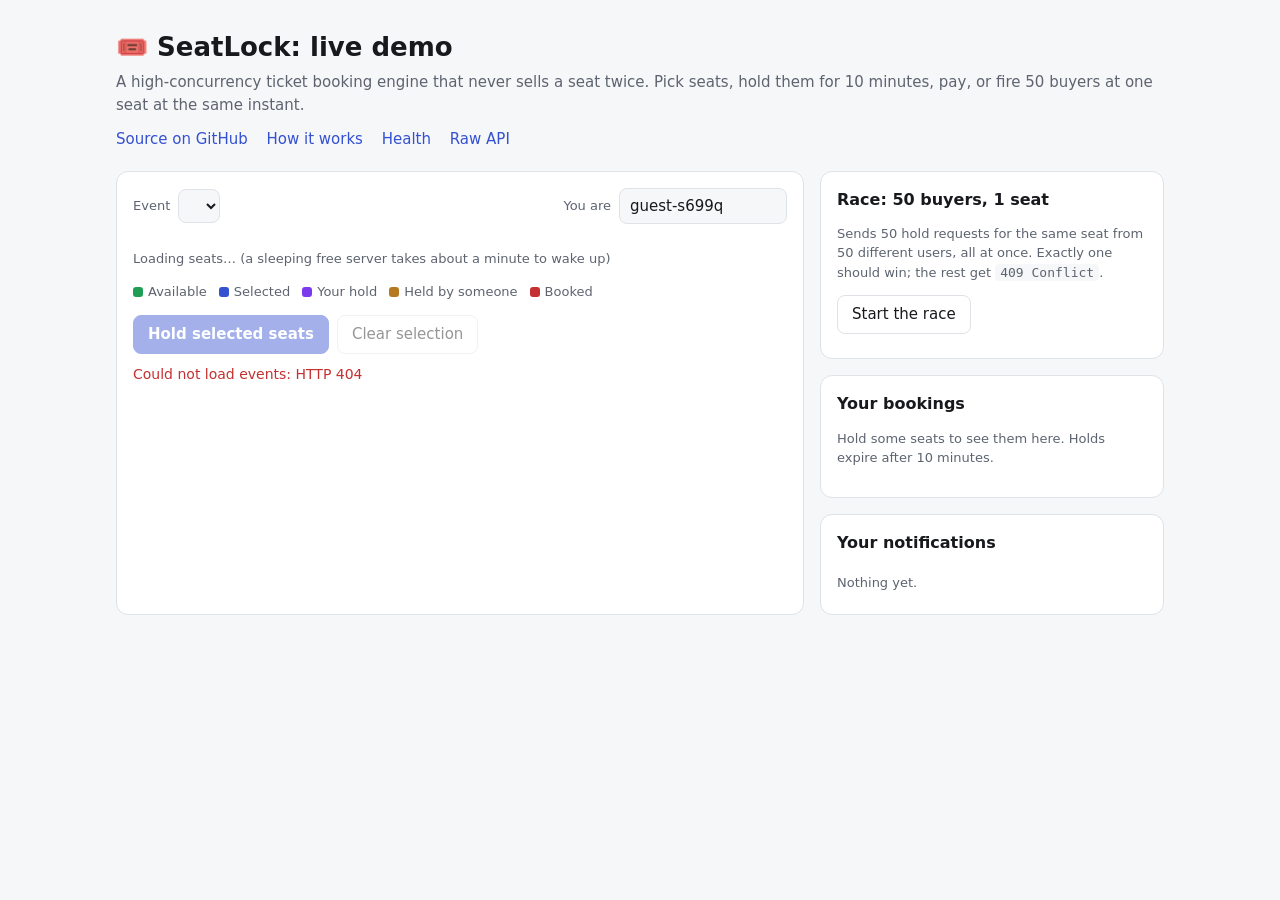
==== src/main/resources/static/index.html @ 47780812 "Add interactive demo page at / Single self-contained HTML page (no build step, no external scripts):" ====
<!doctype html>
<html lang="en">
<head>
<meta charset="utf-8">
<meta name="viewport" content="width=device-width, initial-scale=1">
<title>SeatLock Demo</title>
<meta name="description" content="Live demo of SeatLock, a high-concurrency ticket booking engine that never double-books a seat.">
<style>
  :root {
    --bg: #f6f7f9; --panel: #ffffff; --text: #17191c; --muted: #5d6470; --border: #dfe2e7;
    --accent: #3451d1; --accent-text: #ffffff;
    --free: #1f9d55; --free-bg: #e7f6ee; --held: #b7791f; --held-bg: #fdf3e1;
    --booked: #c53030; --booked-bg: #fde8e8; --mine: #7c3aed; --mine-bg: #f1eafe;
    --ok: #1f9d55; --bad: #c53030;
  }
  @media (prefers-color-scheme: dark) {
    :root {
      --bg: #111316; --panel: #1a1d21; --text: #e8eaed; --muted: #9aa1ab; --border: #2c3036;
      --accent: #7b93ff; --accent-text: #0b0d10;
      --free: #48bb78; --free-bg: #173225; --held: #ecc94b; --held-bg: #3a3116;
      --booked: #fc8181; --booked-bg: #3d1d1d; --mine: #b794f4; --mine-bg: #2d2145;
      --ok: #48bb78; --bad: #fc8181;
    }
  }
  * { box-sizing: border-box; }
  body { margin: 0; background: var(--bg); color: var(--text);
         font: 15px/1.5 system-ui, -apple-system, "Segoe UI", Roboto, sans-serif; }
  header, main { max-width: 1080px; margin: 0 auto; padding: 0 16px; }
  header { padding-top: 28px; }
  h1 { font-size: 26px; margin: 0 0 4px; }
  h2 { font-size: 16px; margin: 0 0 12px; }
  .tagline { color: var(--muted); margin: 0 0 12px; }
  .links a { color: var(--accent); margin-right: 14px; text-decoration: none; font-weight: 500; }
  .links a:hover { text-decoration: underline; }
  .grid { display: grid; grid-template-columns: minmax(0, 2fr) minmax(0, 1fr); gap: 16px; margin: 20px auto 40px; }
  @media (max-width: 820px) { .grid { grid-template-columns: minmax(0, 1fr); } }
  .panel { background: var(--panel); border: 1px solid var(--border); border-radius: 12px; padding: 16px; }
  .stack > * + * { margin-top: 16px; }
  .row { display: flex; flex-wrap: wrap; gap: 8px; align-items: center; }
  label { color: var(--muted); font-size: 13px; }
  input, select { font: inherit; color: var(--text); background: var(--bg); border: 1px solid var(--border);
                  border-radius: 8px; padding: 6px 10px; min-width: 0; }
  button { font: inherit; border-radius: 8px; border: 1px solid var(--border); background: var(--panel);
           color: var(--text); padding: 7px 14px; cursor: pointer; }
  button.primary { background: var(--accent); color: var(--accent-text); border-color: var(--accent); font-weight: 600; }
  button:disabled { opacity: .45; cursor: not-allowed; }
  .stats { display: flex; flex-wrap: wrap; gap: 8px; margin-bottom: 12px; }
  .pill { border-radius: 999px; padding: 3px 10px; font-size: 13px; border: 1px solid var(--border); }
  .pill.free { color: var(--free); background: var(--free-bg); border-color: transparent; }
  .pill.held { color: var(--held); background: var(--held-bg); border-color: transparent; }
  .pill.booked { color: var(--booked); background: var(--booked-bg); border-color: transparent; }
  .pill.good { color: var(--ok); font-weight: 600; }
  .pill.bad { color: var(--bad); font-weight: 600; }
  .section-title { font-weight: 600; margin: 14px 0 6px; font-size: 13px; color: var(--muted); letter-spacing: .04em; }
  .seat-row { display: flex; align-items: center; gap: 4px; margin-bottom: 4px; overflow-x: auto; }
  .row-label { width: 18px; color: var(--muted); font-size: 12px; flex: none; }
  .seat { width: 28px; height: 28px; padding: 0; flex: none; font-size: 11px; border-radius: 6px; border: 1px solid transparent; }
  .seat.AVAILABLE { background: var(--free-bg); color: var(--free); border-color: var(--free); }
  .seat:disabled { opacity: 1; }
  .seat.HELD { background: var(--held-bg); color: var(--held); cursor: not-allowed; }
  .seat.BOOKED { background: var(--booked-bg); color: var(--booked); cursor: not-allowed; }
  .seat.mine { background: var(--mine-bg); color: var(--mine); border: 2px solid var(--mine); font-weight: 700; }
  .seat.selected { background: var(--accent); color: var(--accent-text); border-color: var(--accent); }
  @media (max-width: 480px) {
    .seat { width: 22px; height: 22px; font-size: 10px; border-radius: 5px; }
    .seat-row { gap: 3px; }
  }
  .legend { display: flex; flex-wrap: wrap; gap: 12px; color: var(--muted); font-size: 13px; margin-top: 10px; }
  .legend span::before { content: ""; display: inline-block; width: 10px; height: 10px; border-radius: 3px; margin-right: 5px; vertical-align: -1px; }
  .lg-free::before { background: var(--free); } .lg-held::before { background: var(--held); }
  .lg-booked::before { background: var(--booked); } .lg-mine::before { background: var(--mine); }
  .lg-sel::before { background: var(--accent); }
  .status { min-height: 22px; font-size: 14px; margin-top: 10px; }
  .status.error { color: var(--bad); } .status.ok { color: var(--ok); }
  .booking { border: 1px solid var(--border); border-radius: 10px; padding: 10px 12px; }
  .booking + .booking { margin-top: 8px; }
  .booking .head { display: flex; justify-content: space-between; gap: 8px; font-weight: 600; }
  .booking .meta { color: var(--muted); font-size: 13px; margin: 2px 0 8px; }
  .muted { color: var(--muted); font-size: 13px; }
  ul.notes { list-style: none; padding: 0; margin: 0; }
  ul.notes li { font-size: 13px; padding: 6px 0; border-top: 1px solid var(--border); }
  ul.notes li:first-child { border-top: 0; }
  .race-result { font-size: 14px; margin-top: 8px; }
  code { font-size: 13px; background: var(--bg); padding: 1px 5px; border-radius: 4px; }
</style>
</head>
<body>
<header>
  <h1>🎟️ SeatLock: live demo</h1>
  <p class="tagline">A high-concurrency ticket booking engine that never sells a seat twice. Pick seats, hold them for 10 minutes, pay, or fire 50 buyers at one seat at the same instant.</p>
  <nav class="links">
    <a href="https://github.com/HemashreeVI/seatlock-" rel="noopener">Source on GitHub</a>
    <a href="https://github.com/HemashreeVI/seatlock-/blob/main/DESIGN.md" rel="noopener">How it works</a>
    <a href="/actuator/health">Health</a>
    <a href="/api/events">Raw API</a>
  </nav>
</header>

<main class="grid">
  <section class="panel">
    <div class="row" style="justify-content: space-between; margin-bottom: 12px;">
      <div class="row">
        <label for="event">Event</label>
        <select id="event" aria-label="Event"></select>
      </div>
      <div class="row">
        <label for="user">You are</label>
        <input id="user" size="14" aria-label="Your user id">
      </div>
    </div>
    <div class="stats" id="stats" aria-live="polite"></div>
    <div id="seatmap" aria-label="Seat map"><p class="muted">Loading seats… (a sleeping free server takes about a minute to wake up)</p></div>
    <div class="legend">
      <span class="lg-free">Available</span><span class="lg-sel">Selected</span><span class="lg-mine">Your hold</span>
      <span class="lg-held">Held by someone</span><span class="lg-booked">Booked</span>
    </div>
    <div class="row" style="margin-top: 14px;">
      <button class="primary" id="hold" disabled>Hold selected seats</button>
      <button id="clear" disabled>Clear selection</button>
      <span class="muted" id="selection"></span>
    </div>
    <div class="status" id="status" role="status"></div>
  </section>

  <aside class="stack">
    <section class="panel">
      <h2>Race: 50 buyers, 1 seat</h2>
      <p class="muted" style="margin-top: 0;">Sends 50 hold requests for the same seat from 50 different users, all at once. Exactly one should win; the rest get <code>409 Conflict</code>.</p>
      <button id="race">Start the race</button>
      <div class="race-result" id="race-result" aria-live="polite"></div>
    </section>

    <section class="panel">
      <h2>Your bookings</h2>
      <div id="bookings"><p class="muted">Hold some seats to see them here. Holds expire after 10 minutes.</p></div>
    </section>

    <section class="panel">
      <h2>Your notifications</h2>
      <ul class="notes" id="notes"><li class="muted">Nothing yet.</li></ul>
    </section>
  </aside>
</main>

<script>
(() => {
  const $ = (id) => document.getElementById(id);
  const money = new Intl.NumberFormat('en-IN', { style: 'currency', currency: 'INR', maximumFractionDigits: 0 });
  const store = {
    get(key, fallback) { try { return JSON.parse(localStorage.getItem(key)) ?? fallback; } catch { return fallback; } },
    set(key, value) { try { localStorage.setItem(key, JSON.stringify(value)); } catch { /* private mode */ } },
  };

  let user = store.get('seatlock.user', null) || ('guest-' + Math.random().toString(36).slice(2, 7));
  let eventId = null;
  let seats = [];
  let selected = new Set();
  let myBookings = store.get('seatlock.bookings', []);   // [{id, eventId}]
  const bookingCache = new Map();

  $('user').value = user;
  $('user').addEventListener('change', () => {
    user = $('user').value.trim() || user;
    $('user').value = user;
    store.set('seatlock.user', user);
    myBookings = [];
    store.set('seatlock.bookings', myBookings);
    bookingCache.clear();
    refreshAll();
  });
  store.set('seatlock.user', user);

  async function api(method, path, body, headers = {}) {
    const res = await fetch(path, {
      method,
      headers: { 'Content-Type': 'application/json', 'X-User-Id': headers.user || user, ...headers.extra },
      body: body ? JSON.stringify(body) : undefined,
    });
    let data = null;
    try { data = await res.json(); } catch { /* empty body */ }
    return { status: res.status, ok: res.ok, data };
  }

  function say(message, kind = '') {
    const el = $('status');
    el.textContent = message;
    el.className = 'status ' + kind;
  }

  function problem(res) {
    return (res.data && (res.data.detail || res.data.title)) || ('HTTP ' + res.status);
  }

  async function loadEvents() {
    const res = await api('GET', '/api/events');
    if (!res.ok) { say('Could not load events: ' + problem(res), 'error'); return; }
    const upcoming = res.data.filter((e) => new Date(e.startsAt) > new Date());
    const select = $('event');
    select.replaceChildren();
    for (const e of upcoming.length ? upcoming : res.data) {
      const opt = document.createElement('option');
      opt.value = e.id;
      opt.textContent = `${e.name} · ${new Date(e.startsAt).toLocaleDateString()}`;
      select.append(opt);
    }
    const preferred = upcoming.find((e) => e.name.includes('Demo')) || upcoming[upcoming.length - 1] || res.data[0];
    if (preferred) { select.value = preferred.id; eventId = preferred.id; }
  }

  $('event').addEventListener('change', () => {
    eventId = Number($('event').value);
    selected.clear();
    refreshAll();
  });

  function mySeatIds() {
    const ids = new Set();
    for (const b of bookingCache.values()) {
      if (['HELD', 'PAYMENT_PENDING', 'CONFIRMED'].includes(b.status)) b.seats.forEach((s) => ids.add(s.id));
    }
    return ids;
  }

  async function loadSeats() {
    if (!eventId) return;
    const res = await api('GET', `/api/events/${eventId}/seats`);
    if (!res.ok) { say('Could not load seats: ' + problem(res), 'error'); return; }
    seats = res.data;
    for (const id of [...selected]) {
      if (!seats.some((s) => s.id === id && s.status === 'AVAILABLE')) selected.delete(id);
    }
    renderSeats();
  }

  function renderSeats() {
    const mine = mySeatIds();
    const map = $('seatmap');
    map.replaceChildren();
    const sections = new Map();
    for (const s of seats) {
      if (!sections.has(s.section)) sections.set(s.section, new Map());
      const rows = sections.get(s.section);
      if (!rows.has(s.rowLabel)) rows.set(s.rowLabel, []);
      rows.get(s.rowLabel).push(s);
    }
    for (const [section, rows] of sections) {
      const title = document.createElement('div');
      title.className = 'section-title';
      const anySeat = rows.values().next().value[0];
      title.textContent = `${section} · ${money.format(anySeat.priceCents / 100)}`;
      map.append(title);
      for (const [rowLabel, rowSeats] of rows) {
        const row = document.createElement('div');
        row.className = 'seat-row';
        const label = document.createElement('span');
        label.className = 'row-label';
        label.textContent = rowLabel;
        row.append(label);
        for (const s of rowSeats) {
          const b = document.createElement('button');
          b.className = 'seat ' + s.status + (mine.has(s.id) ? ' mine' : '') + (selected.has(s.id) ? ' selected' : '');
          b.textContent = s.seatNumber;
          b.disabled = s.status !== 'AVAILABLE';
          b.setAttribute('aria-label', `${section} row ${rowLabel} seat ${s.seatNumber}, ${s.status.toLowerCase()}`);
          b.setAttribute('aria-pressed', selected.has(s.id));
          b.addEventListener('click', () => {
            if (selected.has(s.id)) selected.delete(s.id);
            else if (selected.size < 10) selected.add(s.id);
            else say('At most 10 seats per booking.', 'error');
            renderSeats();
          });
          row.append(b);
        }
        map.append(row);
      }
    }
    const total = seats.filter((s) => selected.has(s.id)).reduce((sum, s) => sum + s.priceCents, 0);
    $('selection').textContent = selected.size ? `${selected.size} seat(s) · ${money.format(total / 100)}` : '';
    $('hold').disabled = selected.size === 0;
    $('clear').disabled = selected.size === 0;
  }

  async function loadStats() {
    if (!eventId) return;
    const res = await api('GET', `/api/events/${eventId}/stats`);
    if (!res.ok) return;
    const s = res.data.seatsByStatus;
    const el = $('stats');
    el.replaceChildren();
    const pill = (cls, text) => { const p = document.createElement('span'); p.className = 'pill ' + cls; p.textContent = text; el.append(p); };
    pill('free', `${s.AVAILABLE || 0} available`);
    pill('held', `${s.HELD || 0} held`);
    pill('booked', `${s.BOOKED || 0} booked`);
    pill(res.data.doubleBookedSeats === 0 ? 'good' : 'bad',
         res.data.doubleBookedSeats === 0 ? '✓ 0 double-bookings' : `✗ ${res.data.doubleBookedSeats} double-booked`);
  }

  $('clear').addEventListener('click', () => { selected.clear(); renderSeats(); });

  $('hold').addEventListener('click', async () => {
    const seatIds = [...selected];
    $('hold').disabled = true;
    say('Holding…');
    const res = await api('POST', '/api/bookings', { eventId, seatIds },
                          { extra: { 'Idempotency-Key': crypto.randomUUID() } });
    if (res.status === 201 || res.status === 200) {
      say(`Held ${seatIds.length} seat(s) for 10 minutes. Pay below to confirm.`, 'ok');
      myBookings.push({ id: res.data.id, eventId });
      store.set('seatlock.bookings', myBookings);
      bookingCache.set(res.data.id, res.data);
      selected.clear();
    } else {
      say(`Could not hold: ${problem(res)}`, 'error');
    }
    await refreshAll();
  });

  async function loadBookings() {
    const container = $('bookings');
    const fresh = await Promise.all(myBookings.map((b) => api('GET', `/api/bookings/${b.id}`)));
    fresh.forEach((res, i) => { if (res.ok) bookingCache.set(myBookings[i].id, res.data); });
    const list = myBookings.map((b) => bookingCache.get(b.id)).filter(Boolean).reverse();
    if (!list.length) return;
    container.replaceChildren();
    for (const b of list) {
      const card = document.createElement('div');
      card.className = 'booking';
      const head = document.createElement('div');
      head.className = 'head';
      const name = document.createElement('span');
      name.textContent = `Booking #${b.id}`;
      const st = document.createElement('span');
      st.className = 'pill ' + ({ CONFIRMED: 'good', CANCELLED: 'bad', EXPIRED: 'bad' }[b.status] || 'held');
      st.textContent = b.status.replace('_', ' ');
      head.append(name, st);
      const meta = document.createElement('div');
      meta.className = 'meta';
      const seatNames = b.seats.map((s) => `${s.section} ${s.rowLabel}${s.seatNumber}`).join(', ');
      let text = `${seatNames} · ${money.format(b.totalCents / 100)}`;
      if (b.status === 'HELD') {
        const left = Math.max(0, Math.round((new Date(b.expiresAt) - new Date()) / 1000));
        text += ` · expires in ${Math.floor(left / 60)}:${String(left % 60).padStart(2, '0')}`;
      }
      meta.textContent = text;
      card.append(head, meta);
      if (b.status === 'HELD') {
        const actions = document.createElement('div');
        actions.className = 'row';
        const pay = document.createElement('button');
        pay.className = 'primary';
        pay.textContent = 'Pay';
        pay.addEventListener('click', () => payFor(b.id, 'tok_visa'));
        const decline = document.createElement('button');
        decline.textContent = 'Pay with declined card';
        decline.addEventListener('click', () => payFor(b.id, 'tok_fail_demo'));
        const cancel = document.createElement('button');
        cancel.textContent = 'Cancel';
        cancel.addEventListener('click', async () => {
          const res = await api('DELETE', `/api/bookings/${b.id}`);
          say(res.ok ? `Booking #${b.id} cancelled; seats released.` : `Could not cancel: ${problem(res)}`, res.ok ? 'ok' : 'error');
          await refreshAll();
        });
        actions.append(pay, decline, cancel);
        card.append(actions);
      }
      container.append(card);
    }
  }

  async function payFor(bookingId, token) {
    say('Payment requested… (processed asynchronously through the outbox)');
    const res = await api('POST', `/api/bookings/${bookingId}/payments`, { paymentToken: token },
                          { extra: { 'Idempotency-Key': `pay-${bookingId}-${token}` } });
    if (res.status !== 202) { say(`Payment refused: ${problem(res)}`, 'error'); return; }
    for (let i = 0; i < 30; i++) {
      await new Promise((r) => setTimeout(r, 700));
      const b = await api('GET', `/api/bookings/${bookingId}`);
      if (b.ok && ['CONFIRMED', 'CANCELLED'].includes(b.data.status)) {
        bookingCache.set(bookingId, b.data);
        say(b.data.status === 'CONFIRMED'
              ? `Booking #${bookingId} confirmed: your seats are booked.`
              : `Card declined: booking #${bookingId} was cancelled and its seats released (saga compensation).`,
            b.data.status === 'CONFIRMED' ? 'ok' : 'error');
        break;
      }
    }
    await refreshAll();
  }

  async function loadNotifications() {
    const res = await api('GET', '/api/notifications');
    if (!res.ok || !res.data.length) return;
    const ul = $('notes');
    ul.replaceChildren();
    for (const n of res.data.slice(0, 8)) {
      const li = document.createElement('li');
      li.textContent = n.message;
      ul.append(li);
    }
  }

  $('race').addEventListener('click', async () => {
    const free = seats.filter((s) => s.status === 'AVAILABLE');
    const target = free.find((s) => selected.has(s.id)) || free[Math.floor(Math.random() * free.length)];
    if (!target) { $('race-result').textContent = 'No free seat left to race for.'; return; }
    $('race').disabled = true;
    $('race-result').textContent = `50 buyers racing for ${target.section} ${target.rowLabel}${target.seatNumber}…`;
    const run = Math.random().toString(36).slice(2, 6);
    const started = performance.now();
    const results = await Promise.all(Array.from({ length: 50 }, (_, i) =>
      api('POST', '/api/bookings', { eventId, seatIds: [target.id] }, { user: `racer-${run}-${i + 1}` })
        .catch(() => ({ status: 0 }))));
    const ms = Math.round(performance.now() - started);
    const won = results.filter((r) => r.status === 201).length;
    const lost = results.filter((r) => r.status === 409).length;
    const other = results.length - won - lost;
    $('race-result').textContent =
      `${won} winner · ${lost} got 409 Conflict${other ? ` · ${other} other (rate limited or error)` : ''} · ${ms} ms. ` +
      (won === 1 ? 'Exactly one buyer got the seat. ✓' : won === 0 ? 'Nobody won (the seat was taken just before).' : '✗ more than one winner!');
    $('race').disabled = false;
    await refreshAll();
  });

  let refreshing = false;
  async function refreshAll() {
    if (refreshing) return;
    refreshing = true;
    try {
      await loadBookings();
      await Promise.all([loadSeats(), loadStats(), loadNotifications()]);
    } catch (e) {
      say('The server is not reachable right now (a free server may still be waking up). Retrying…', 'error');
    } finally {
      refreshing = false;
    }
  }

  (async function start() {
    for (let attempt = 0; attempt < 20 && eventId === null; attempt++) {
      try { await loadEvents(); } catch { say('Waking up the server… this can take about a minute on the free plan.'); }
      if (eventId === null) await new Promise((r) => setTimeout(r, 5000));
    }
    say('');
    await refreshAll();
    setInterval(refreshAll, 4000);
  })();
})();
</script>
</body>
</html>
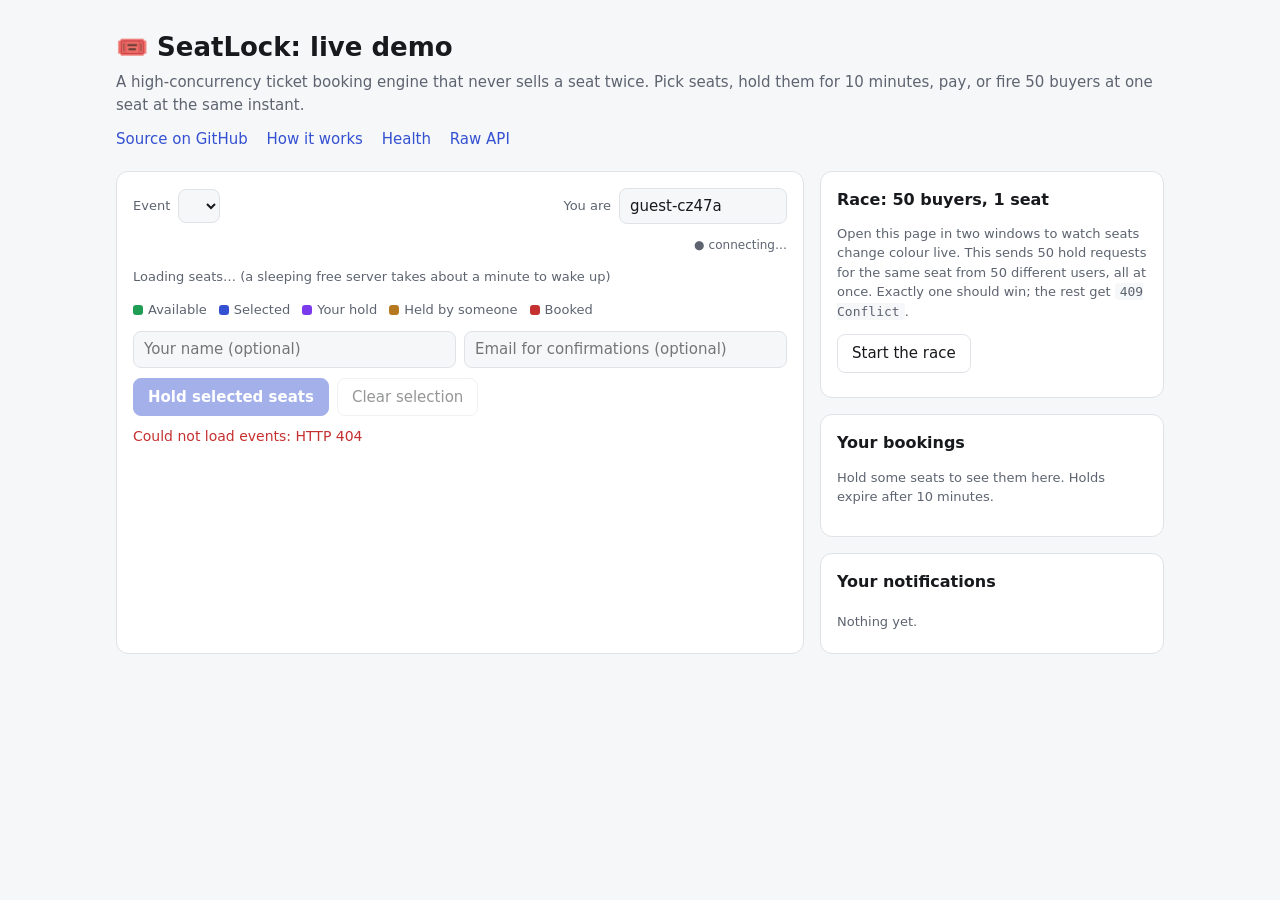
==== commit f64a6907: "Live seat updates and real email notifications - Server-Sent Events stream per event (/api/events/{i" ====
--- a/src/main/resources/static/index.html
+++ b/src/main/resources/static/index.html
@@ -81,6 +81,13 @@
   ul.notes li { font-size: 13px; padding: 6px 0; border-top: 1px solid var(--border); }
   ul.notes li:first-child { border-top: 0; }
   .race-result { font-size: 14px; margin-top: 8px; }
+  .contact { display: grid; grid-template-columns: 1fr 1fr; gap: 8px; margin-top: 12px; }
+  .contact input { width: 100%; }
+  @media (max-width: 480px) { .contact { grid-template-columns: 1fr; } }
+  .live { font-size: 12px; color: var(--muted); }
+  .live::before { content: "●"; margin-right: 4px; color: var(--muted); }
+  .live.on { color: var(--ok); } .live.on::before { color: var(--ok); }
+  .email-note { display: block; color: var(--muted); font-size: 12px; margin-top: 2px; }
   code { font-size: 13px; background: var(--bg); padding: 1px 5px; border-radius: 4px; }
 </style>
 </head>
@@ -108,13 +115,20 @@
         <input id="user" size="14" aria-label="Your user id">
       </div>
     </div>
-    <div class="stats" id="stats" aria-live="polite"></div>
+    <div class="row" style="justify-content: space-between; margin-bottom: 8px;">
+      <div class="stats" id="stats" aria-live="polite" style="margin-bottom: 0;"></div>
+      <span class="live" id="live" title="Seat changes are pushed to this page instantly">connecting…</span>
+    </div>
     <div id="seatmap" aria-label="Seat map"><p class="muted">Loading seats… (a sleeping free server takes about a minute to wake up)</p></div>
     <div class="legend">
       <span class="lg-free">Available</span><span class="lg-sel">Selected</span><span class="lg-mine">Your hold</span>
       <span class="lg-held">Held by someone</span><span class="lg-booked">Booked</span>
     </div>
-    <div class="row" style="margin-top: 14px;">
+    <div class="contact">
+      <input id="cname" maxlength="100" autocomplete="name" placeholder="Your name (optional)" aria-label="Your name">
+      <input id="cemail" type="email" maxlength="254" autocomplete="email" placeholder="Email for confirmations (optional)" aria-label="Email for booking confirmations">
+    </div>
+    <div class="row" style="margin-top: 10px;">
       <button class="primary" id="hold" disabled>Hold selected seats</button>
       <button id="clear" disabled>Clear selection</button>
       <span class="muted" id="selection"></span>
@@ -125,7 +139,7 @@
   <aside class="stack">
     <section class="panel">
       <h2>Race: 50 buyers, 1 seat</h2>
-      <p class="muted" style="margin-top: 0;">Sends 50 hold requests for the same seat from 50 different users, all at once. Exactly one should win; the rest get <code>409 Conflict</code>.</p>
+      <p class="muted" style="margin-top: 0;">Open this page in two windows to watch seats change colour live. This sends 50 hold requests for the same seat from 50 different users, all at once. Exactly one should win; the rest get <code>409 Conflict</code>.</p>
       <button id="race">Start the race</button>
       <div class="race-result" id="race-result" aria-live="polite"></div>
     </section>
@@ -159,6 +173,10 @@
   const bookingCache = new Map();
 
   $('user').value = user;
+  $('cname').value = store.get('seatlock.name', '');
+  $('cemail').value = store.get('seatlock.email', '');
+  $('cname').addEventListener('change', () => store.set('seatlock.name', $('cname').value.trim()));
+  $('cemail').addEventListener('change', () => store.set('seatlock.email', $('cemail').value.trim()));
   $('user').addEventListener('change', () => {
     user = $('user').value.trim() || user;
     $('user').value = user;
@@ -207,9 +225,11 @@
     if (preferred) { select.value = preferred.id; eventId = preferred.id; }
   }
 
-  $('event').addEventListener('change', () => {
+  $('event').addEventListener('change', async () => {
     eventId = Number($('event').value);
     selected.clear();
+    await loadSeats();
+    connectLive();
     refreshAll();
   });
 
@@ -280,6 +300,46 @@
     $('clear').disabled = selected.size === 0;
   }
 
+  function renderCounts() {
+    const counts = { AVAILABLE: 0, HELD: 0, BOOKED: 0 };
+    seats.forEach((s) => { counts[s.status] = (counts[s.status] || 0) + 1; });
+    const pills = $('stats').querySelectorAll('.pill');
+    if (pills.length >= 3) {
+      pills[0].textContent = `${counts.AVAILABLE} available`;
+      pills[1].textContent = `${counts.HELD} held`;
+      pills[2].textContent = `${counts.BOOKED} booked`;
+    }
+  }
+
+  // ---- live updates (Server-Sent Events): the server pushes seat changes as they happen
+  let stream = null;
+  function connectLive() {
+    if (stream) stream.close();
+    if (!eventId || !window.EventSource) return;
+    const live = $('live');
+    stream = new EventSource(`/api/events/${eventId}/seats/stream`);
+    stream.addEventListener('open', () => { live.textContent = 'Live'; live.className = 'live on'; });
+    stream.addEventListener('error', () => { live.textContent = 'reconnecting…'; live.className = 'live'; });
+    stream.addEventListener('seats', (e) => {
+      const statuses = new Map(JSON.parse(e.data).map((s) => [s.id, s.status]));
+      let changed = false;
+      for (const s of seats) {
+        const next = statuses.get(s.id);
+        if (next && next !== s.status) { s.status = next; changed = true; }
+      }
+      if (changed) {
+        for (const id of [...selected]) {
+          if (statuses.get(id) && statuses.get(id) !== 'AVAILABLE') {
+            selected.delete(id);
+            say('A seat you selected was just taken by someone else.', 'error');
+          }
+        }
+        renderSeats();
+        renderCounts();
+      }
+    });
+  }
+
   async function loadStats() {
     if (!eventId) return;
     const res = await api('GET', `/api/events/${eventId}/stats`);
@@ -301,10 +361,16 @@
     const seatIds = [...selected];
     $('hold').disabled = true;
     say('Holding…');
-    const res = await api('POST', '/api/bookings', { eventId, seatIds },
+    const email = $('cemail').value.trim();
+    if (email && !$('cemail').checkValidity()) { say('That email address doesn\'t look right.', 'error'); $('hold').disabled = false; return; }
+    const body = { eventId, seatIds };
+    if ($('cname').value.trim()) body.name = $('cname').value.trim();
+    if (email) body.email = email;
+    const res = await api('POST', '/api/bookings', body,
                           { extra: { 'Idempotency-Key': crypto.randomUUID() } });
     if (res.status === 201 || res.status === 200) {
-      say(`Held ${seatIds.length} seat(s) for 10 minutes. Pay below to confirm.`, 'ok');
+      say(`Held ${seatIds.length} seat(s) for 10 minutes. Pay below to confirm.` +
+          (email ? ` Confirmation will be emailed to ${email}.` : ''), 'ok');
       myBookings.push({ id: res.data.id, eventId });
       store.set('seatlock.bookings', myBookings);
       bookingCache.set(res.data.id, res.data);
@@ -395,6 +461,14 @@
     for (const n of res.data.slice(0, 8)) {
       const li = document.createElement('li');
       li.textContent = n.message;
+      if (n.emailTo) {
+        const note = document.createElement('span');
+        note.className = 'email-note';
+        note.textContent = { SENT: `📧 emailed to ${n.emailTo}`, PENDING: `📧 sending to ${n.emailTo}…`,
+                             LOGGED: `email to ${n.emailTo} not sent (no email provider configured on this server)`,
+                             FAILED: `email to ${n.emailTo} failed`, SKIPPED: `email to ${n.emailTo} skipped (daily limit)` }[n.emailStatus] || '';
+        li.append(note);
+      }
       ul.append(li);
     }
   }
@@ -427,7 +501,8 @@
     refreshing = true;
     try {
       await loadBookings();
-      await Promise.all([loadSeats(), loadStats(), loadNotifications()]);
+      const streamUp = stream && stream.readyState === EventSource.OPEN;
+      await Promise.all([streamUp ? Promise.resolve() : loadSeats(), loadStats(), loadNotifications()]);
     } catch (e) {
       say('The server is not reachable right now (a free server may still be waking up). Retrying…', 'error');
     } finally {
@@ -441,8 +516,10 @@
       if (eventId === null) await new Promise((r) => setTimeout(r, 5000));
     }
     say('');
+    await loadSeats();
+    connectLive();
     await refreshAll();
-    setInterval(refreshAll, 4000);
+    setInterval(refreshAll, 5000);
   })();
 })();
 </script>
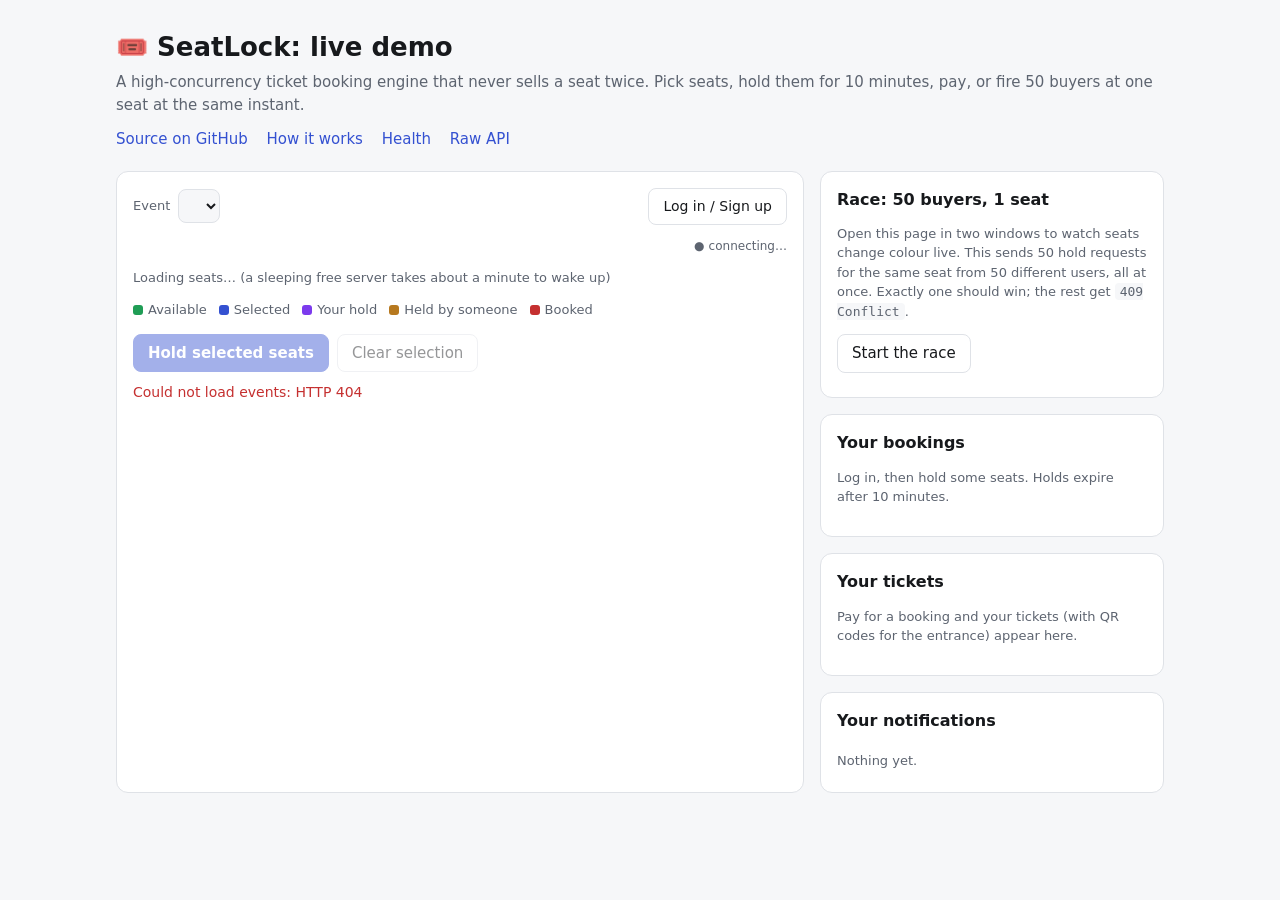
==== commit 42671e5e: "Add accounts with login, e-tickets with QR codes and a check-in scanner Login (Spring Security + JWT" ====
--- a/src/main/resources/static/index.html
+++ b/src/main/resources/static/index.html
@@ -88,6 +88,20 @@
   .live::before { content: "●"; margin-right: 4px; color: var(--muted); }
   .live.on { color: var(--ok); } .live.on::before { color: var(--ok); }
   .email-note { display: block; color: var(--muted); font-size: 12px; margin-top: 2px; }
+  .account { display: flex; flex-wrap: wrap; align-items: center; gap: 8px; font-size: 14px; }
+  .auth-box { border: 1px solid var(--border); border-radius: 10px; padding: 12px; margin-bottom: 14px; background: var(--bg); }
+  .auth-box[hidden] { display: none; }
+  .auth-box .tabs { display: flex; gap: 6px; margin-bottom: 10px; }
+  .auth-box .tabs button[aria-selected="true"] { background: var(--accent); color: var(--accent-text); border-color: var(--accent); }
+  .auth-box form { display: grid; gap: 8px; }
+  .auth-box input { width: 100%; }
+  .ticket { border: 1px solid var(--border); border-radius: 10px; padding: 10px 12px; display: grid;
+            grid-template-columns: 96px minmax(0, 1fr); gap: 12px; align-items: center; }
+  .ticket + .ticket { margin-top: 8px; }
+  .ticket img { width: 96px; height: 96px; border-radius: 6px; background: #fff; }
+  .ticket .t-title { font-weight: 600; }
+  .ticket a { color: var(--accent); font-size: 13px; }
+  .ticket.used img { opacity: .35; }
   code { font-size: 13px; background: var(--bg); padding: 1px 5px; border-radius: 4px; }
 </style>
 </head>
@@ -110,10 +124,20 @@
         <label for="event">Event</label>
         <select id="event" aria-label="Event"></select>
       </div>
-      <div class="row">
-        <label for="user">You are</label>
-        <input id="user" size="14" aria-label="Your user id">
+      <div class="account" id="account"></div>
+    </div>
+    <div class="auth-box" id="auth-box" hidden>
+      <div class="tabs" role="tablist">
+        <button type="button" role="tab" id="tab-login" aria-selected="true">Log in</button>
+        <button type="button" role="tab" id="tab-register" aria-selected="false">Sign up</button>
       </div>
+      <form id="auth-form" novalidate>
+        <input id="a-name" maxlength="100" autocomplete="name" placeholder="Your name" aria-label="Your name" hidden>
+        <input id="a-email" type="email" maxlength="254" autocomplete="email" placeholder="Email" aria-label="Email" required>
+        <input id="a-password" type="password" minlength="8" maxlength="72" autocomplete="current-password" placeholder="Password (8+ characters)" aria-label="Password" required>
+        <div class="row"><button class="primary" type="submit" id="auth-submit">Log in</button><button type="button" id="auth-cancel">Cancel</button></div>
+        <div class="status error" id="auth-error" role="alert"></div>
+      </form>
     </div>
     <div class="row" style="justify-content: space-between; margin-bottom: 8px;">
       <div class="stats" id="stats" aria-live="polite" style="margin-bottom: 0;"></div>
@@ -124,11 +148,7 @@
       <span class="lg-free">Available</span><span class="lg-sel">Selected</span><span class="lg-mine">Your hold</span>
       <span class="lg-held">Held by someone</span><span class="lg-booked">Booked</span>
     </div>
-    <div class="contact">
-      <input id="cname" maxlength="100" autocomplete="name" placeholder="Your name (optional)" aria-label="Your name">
-      <input id="cemail" type="email" maxlength="254" autocomplete="email" placeholder="Email for confirmations (optional)" aria-label="Email for booking confirmations">
-    </div>
-    <div class="row" style="margin-top: 10px;">
+    <div class="row" style="margin-top: 14px;">
       <button class="primary" id="hold" disabled>Hold selected seats</button>
       <button id="clear" disabled>Clear selection</button>
       <span class="muted" id="selection"></span>
@@ -146,7 +166,12 @@
 
     <section class="panel">
       <h2>Your bookings</h2>
-      <div id="bookings"><p class="muted">Hold some seats to see them here. Holds expire after 10 minutes.</p></div>
+      <div id="bookings"><p class="muted">Log in, then hold some seats. Holds expire after 10 minutes.</p></div>
+    </section>
+
+    <section class="panel">
+      <h2>Your tickets</h2>
+      <div id="tickets"><p class="muted">Pay for a booking and your tickets (with QR codes for the entrance) appear here.</p></div>
     </section>
 
     <section class="panel">
@@ -165,39 +190,111 @@
     set(key, value) { try { localStorage.setItem(key, JSON.stringify(value)); } catch { /* private mode */ } },
   };
 
-  let user = store.get('seatlock.user', null) || ('guest-' + Math.random().toString(36).slice(2, 7));
   let eventId = null;
   let seats = [];
   let selected = new Set();
-  let myBookings = store.get('seatlock.bookings', []);   // [{id, eventId}]
-  const bookingCache = new Map();
-
-  $('user').value = user;
-  $('cname').value = store.get('seatlock.name', '');
-  $('cemail').value = store.get('seatlock.email', '');
-  $('cname').addEventListener('change', () => store.set('seatlock.name', $('cname').value.trim()));
-  $('cemail').addEventListener('change', () => store.set('seatlock.email', $('cemail').value.trim()));
-  $('user').addEventListener('change', () => {
-    user = $('user').value.trim() || user;
-    $('user').value = user;
-    store.set('seatlock.user', user);
-    myBookings = [];
-    store.set('seatlock.bookings', myBookings);
-    bookingCache.clear();
-    refreshAll();
-  });
-  store.set('seatlock.user', user);
-
-  async function api(method, path, body, headers = {}) {
-    const res = await fetch(path, {
-      method,
-      headers: { 'Content-Type': 'application/json', 'X-User-Id': headers.user || user, ...headers.extra },
-      body: body ? JSON.stringify(body) : undefined,
-    });
+  let myBookings = [];
+  const qrUrls = new Map();   // ticket id -> object URL of its QR image
+
+  // ---- login: the token is kept in this browser; the server only trusts what the token says
+  let auth = store.get('seatlock.auth', null);   // { token, expiresAt, user }
+  if (auth && new Date(auth.expiresAt) < new Date()) auth = null;
+
+  async function api(method, path, body, opts = {}) {
+    const headers = { 'Content-Type': 'application/json', ...(opts.extra || {}) };
+    const token = opts.token !== undefined ? opts.token : auth && auth.token;
+    if (token) headers.Authorization = 'Bearer ' + token;
+    const res = await fetch(path, { method, headers, body: body ? JSON.stringify(body) : undefined });
     let data = null;
     try { data = await res.json(); } catch { /* empty body */ }
+    if (res.status === 401 && token && opts.token === undefined && auth) {
+      setAuth(null);   // token expired or the server's secret changed: log in again
+      say('Your login expired. Please log in again.', 'error');
+    }
     return { status: res.status, ok: res.ok, data };
   }
+
+  function setAuth(value) {
+    auth = value;
+    store.set('seatlock.auth', value);
+    qrUrls.forEach((url) => URL.revokeObjectURL(url));
+    qrUrls.clear();
+    myBookings = [];
+    renderAccount();
+    $('bookings').replaceChildren(note(auth ? 'No bookings yet.' : 'Log in, then hold some seats. Holds expire after 10 minutes.'));
+    $('tickets').replaceChildren(note('Pay for a booking and your tickets (with QR codes for the entrance) appear here.'));
+    $('notes').replaceChildren(Object.assign(document.createElement('li'), { className: 'muted', textContent: 'Nothing yet.' }));
+  }
+
+  function note(text) {
+    const p = document.createElement('p');
+    p.className = 'muted';
+    p.textContent = text;
+    return p;
+  }
+
+  function renderAccount() {
+    const box = $('account');
+    box.replaceChildren();
+    if (!auth) {
+      const btn = document.createElement('button');
+      btn.textContent = 'Log in / Sign up';
+      btn.addEventListener('click', () => openAuth('login'));
+      box.append(btn);
+      return;
+    }
+    const who = document.createElement('span');
+    who.textContent = `Signed in as ${auth.user.name}`;
+    box.append(who);
+    if ((auth.user.roles || []).includes('ADMIN')) {
+      const scan = document.createElement('a');
+      scan.href = '/checkin.html';
+      scan.textContent = 'Check-in scanner';
+      scan.style.color = 'var(--accent)';
+      box.append(scan);
+    }
+    const out = document.createElement('button');
+    out.textContent = 'Log out';
+    out.addEventListener('click', () => { setAuth(null); refreshAll(); });
+    box.append(out);
+  }
+
+  let authMode = 'login';
+  function openAuth(mode) {
+    authMode = mode;
+    $('auth-box').hidden = false;
+    $('tab-login').setAttribute('aria-selected', mode === 'login');
+    $('tab-register').setAttribute('aria-selected', mode === 'register');
+    $('a-name').hidden = mode !== 'register';
+    $('a-password').autocomplete = mode === 'register' ? 'new-password' : 'current-password';
+    $('auth-submit').textContent = mode === 'register' ? 'Create account' : 'Log in';
+    $('auth-error').textContent = '';
+    (mode === 'register' ? $('a-name') : $('a-email')).focus();
+  }
+  $('tab-login').addEventListener('click', () => openAuth('login'));
+  $('tab-register').addEventListener('click', () => openAuth('register'));
+  $('auth-cancel').addEventListener('click', () => { $('auth-box').hidden = true; });
+  $('auth-form').addEventListener('submit', async (e) => {
+    e.preventDefault();
+    const body = { email: $('a-email').value.trim(), password: $('a-password').value };
+    if (authMode === 'register') body.name = $('a-name').value.trim();
+    $('auth-submit').disabled = true;
+    const res = await api('POST', `/api/auth/${authMode}`, body, { token: null });
+    $('auth-submit').disabled = false;
+    if (!res.ok) {
+      const fields = res.data && res.data.errors ? '' : '';
+      $('auth-error').textContent = res.status === 400
+        ? (authMode === 'register' ? 'Check your name, a valid email and a password of 8+ characters.' : 'Enter your email and password.')
+        : problem(res) + fields;
+      return;
+    }
+    setAuth({ token: res.data.token, expiresAt: res.data.expiresAt, user: res.data.user });
+    $('a-password').value = '';
+    $('auth-box').hidden = true;
+    say(authMode === 'register' ? `Welcome, ${res.data.user.name}! Pick seats and hold them.` : `Welcome back, ${res.data.user.name}.`, 'ok');
+    await refreshAll();
+  });
+  renderAccount();
 
   function say(message, kind = '') {
     const el = $('status');
@@ -235,7 +332,7 @@
 
   function mySeatIds() {
     const ids = new Set();
-    for (const b of bookingCache.values()) {
+    for (const b of myBookings) {
       if (['HELD', 'PAYMENT_PENDING', 'CONFIRMED'].includes(b.status)) b.seats.forEach((s) => ids.add(s.id));
     }
     return ids;
@@ -358,22 +455,18 @@
   $('clear').addEventListener('click', () => { selected.clear(); renderSeats(); });
 
   $('hold').addEventListener('click', async () => {
+    if (!auth) {
+      say('Log in or create an account to hold seats (it takes 10 seconds).', 'error');
+      openAuth('login');
+      return;
+    }
     const seatIds = [...selected];
     $('hold').disabled = true;
     say('Holding…');
-    const email = $('cemail').value.trim();
-    if (email && !$('cemail').checkValidity()) { say('That email address doesn\'t look right.', 'error'); $('hold').disabled = false; return; }
-    const body = { eventId, seatIds };
-    if ($('cname').value.trim()) body.name = $('cname').value.trim();
-    if (email) body.email = email;
-    const res = await api('POST', '/api/bookings', body,
+    const res = await api('POST', '/api/bookings', { eventId, seatIds },
                           { extra: { 'Idempotency-Key': crypto.randomUUID() } });
     if (res.status === 201 || res.status === 200) {
-      say(`Held ${seatIds.length} seat(s) for 10 minutes. Pay below to confirm.` +
-          (email ? ` Confirmation will be emailed to ${email}.` : ''), 'ok');
-      myBookings.push({ id: res.data.id, eventId });
-      store.set('seatlock.bookings', myBookings);
-      bookingCache.set(res.data.id, res.data);
+      say(`Held ${seatIds.length} seat(s) for 10 minutes. Pay below to confirm; your tickets appear once paid.`, 'ok');
       selected.clear();
     } else {
       say(`Could not hold: ${problem(res)}`, 'error');
@@ -382,11 +475,13 @@
   });
 
   async function loadBookings() {
+    if (!auth) return;
     const container = $('bookings');
-    const fresh = await Promise.all(myBookings.map((b) => api('GET', `/api/bookings/${b.id}`)));
-    fresh.forEach((res, i) => { if (res.ok) bookingCache.set(myBookings[i].id, res.data); });
-    const list = myBookings.map((b) => bookingCache.get(b.id)).filter(Boolean).reverse();
-    if (!list.length) return;
+    const res = await api('GET', '/api/bookings');
+    if (!res.ok) return;
+    myBookings = res.data;
+    const list = myBookings.slice(0, 8);
+    if (!list.length) { container.replaceChildren(note('No bookings yet.')); return; }
     container.replaceChildren();
     for (const b of list) {
       const card = document.createElement('div');
@@ -442,9 +537,8 @@
       await new Promise((r) => setTimeout(r, 700));
       const b = await api('GET', `/api/bookings/${bookingId}`);
       if (b.ok && ['CONFIRMED', 'CANCELLED'].includes(b.data.status)) {
-        bookingCache.set(bookingId, b.data);
         say(b.data.status === 'CONFIRMED'
-              ? `Booking #${bookingId} confirmed: your seats are booked.`
+              ? `Booking #${bookingId} confirmed: your tickets are ready below.`
               : `Card declined: booking #${bookingId} was cancelled and its seats released (saga compensation).`,
             b.data.status === 'CONFIRMED' ? 'ok' : 'error');
         break;
@@ -453,7 +547,49 @@
     await refreshAll();
   }
 
+  async function loadTickets() {
+    if (!auth) return;
+    const res = await api('GET', '/api/tickets');
+    if (!res.ok || !res.data.length) return;
+    const box = $('tickets');
+    box.replaceChildren();
+    for (const t of res.data.slice(0, 12)) {
+      const card = document.createElement('div');
+      card.className = 'ticket' + (t.status === 'USED' ? ' used' : '');
+      const img = document.createElement('img');
+      img.alt = `QR code for ${t.seat}`;
+      const info = document.createElement('div');
+      const title = document.createElement('div');
+      title.className = 't-title';
+      title.textContent = `${t.seat} · ${t.eventName}`;
+      const meta = document.createElement('div');
+      meta.className = 'muted';
+      meta.textContent = t.status === 'USED'
+        ? `Used at ${new Date(t.checkedInAt).toLocaleTimeString()}`
+        : `${new Date(t.startsAt).toLocaleString()} · show this QR code at the entrance`;
+      const code = document.createElement('div');
+      code.className = 'muted';
+      code.style.fontFamily = 'ui-monospace, monospace';
+      code.style.fontSize = '11px';
+      code.textContent = t.code.match(/.{1,4}/g).join(' ');
+      const download = document.createElement('a');
+      download.textContent = 'Download QR';
+      download.download = `seatlock-ticket-${t.id}.png`;
+      info.append(title, meta, code, download);
+      card.append(img, info);
+      box.append(card);
+      // the QR image needs the login token, so fetch it and show it from memory
+      let url = qrUrls.get(t.id);
+      if (!url) {
+        const r = await fetch(`/api/tickets/${t.id}/qr.png`, { headers: { Authorization: 'Bearer ' + auth.token } });
+        if (r.ok) { url = URL.createObjectURL(await r.blob()); qrUrls.set(t.id, url); }
+      }
+      if (url) { img.src = url; download.href = url; }
+    }
+  }
+
   async function loadNotifications() {
+    if (!auth) return;
     const res = await api('GET', '/api/notifications');
     if (!res.ok || !res.data.length) return;
     const ul = $('notes');
@@ -479,11 +615,13 @@
     if (!target) { $('race-result').textContent = 'No free seat left to race for.'; return; }
     $('race').disabled = true;
     $('race-result').textContent = `50 buyers racing for ${target.section} ${target.rowLabel}${target.seatNumber}…`;
-    const run = Math.random().toString(36).slice(2, 6);
+    // 50 different people: each racer gets its own throwaway guest login first
+    const guests = await Promise.all(Array.from({ length: 50 }, () =>
+      api('POST', '/api/auth/guest', null, { token: null }).then((r) => r.ok ? r.data.token : null).catch(() => null)));
     const started = performance.now();
-    const results = await Promise.all(Array.from({ length: 50 }, (_, i) =>
-      api('POST', '/api/bookings', { eventId, seatIds: [target.id] }, { user: `racer-${run}-${i + 1}` })
-        .catch(() => ({ status: 0 }))));
+    const results = await Promise.all(guests.map((token) => token
+      ? api('POST', '/api/bookings', { eventId, seatIds: [target.id] }, { token }).catch(() => ({ status: 0 }))
+      : Promise.resolve({ status: 0 })));
     const ms = Math.round(performance.now() - started);
     const won = results.filter((r) => r.status === 201).length;
     const lost = results.filter((r) => r.status === 409).length;
@@ -502,7 +640,7 @@
     try {
       await loadBookings();
       const streamUp = stream && stream.readyState === EventSource.OPEN;
-      await Promise.all([streamUp ? Promise.resolve() : loadSeats(), loadStats(), loadNotifications()]);
+      await Promise.all([streamUp ? Promise.resolve() : loadSeats(), loadStats(), loadNotifications(), loadTickets()]);
     } catch (e) {
       say('The server is not reachable right now (a free server may still be waking up). Retrying…', 'error');
     } finally {
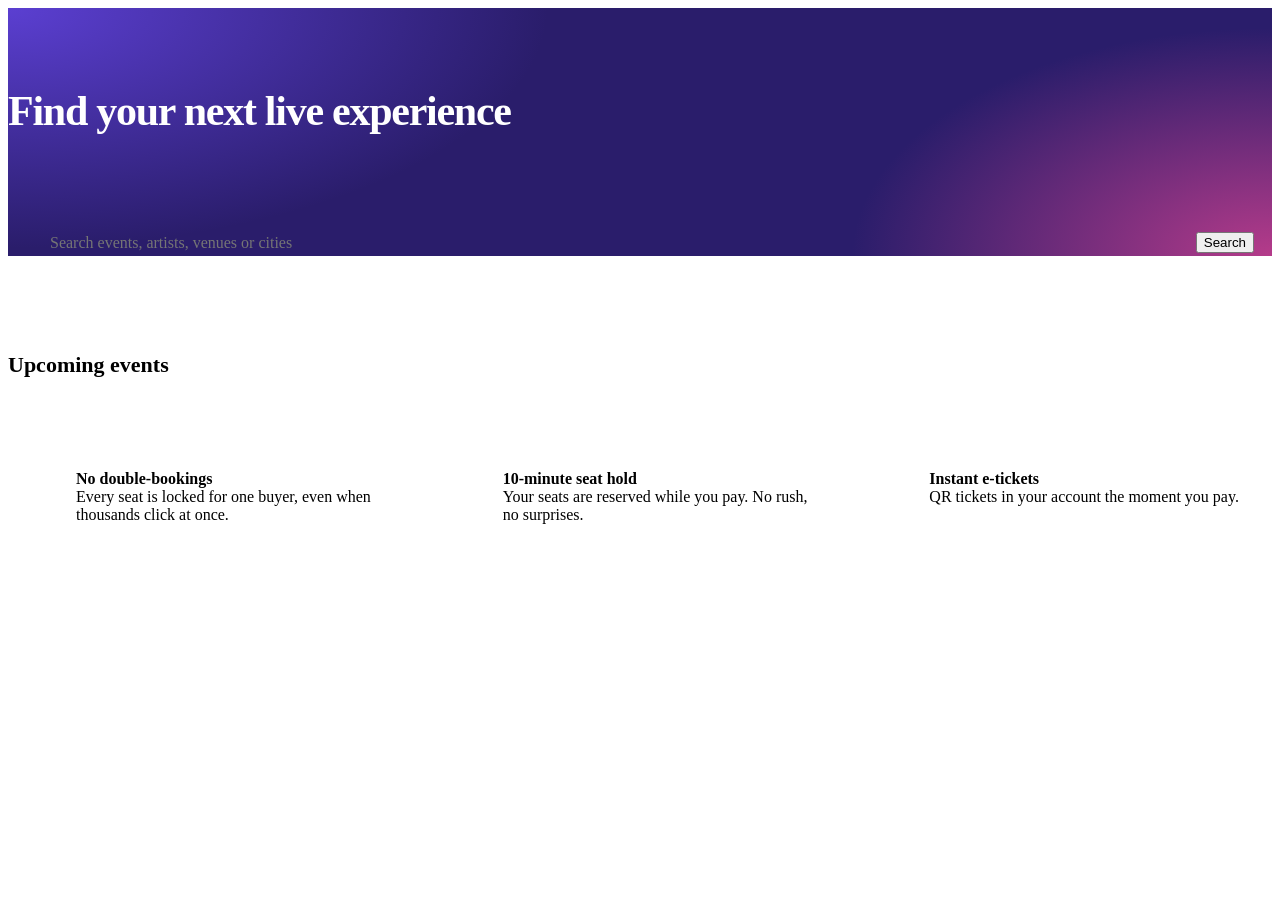
==== commit 0a47b219: "Professional web front end: login, events, seat map, checkout, my bookings - Login / sign-up page (s" ====
--- a/src/main/resources/static/index.html
+++ b/src/main/resources/static/index.html
@@ -3,661 +3,164 @@
 <head>
 <meta charset="utf-8">
 <meta name="viewport" content="width=device-width, initial-scale=1">
-<title>SeatLock Demo</title>
-<meta name="description" content="Live demo of SeatLock, a high-concurrency ticket booking engine that never double-books a seat.">
+<title>SeatLock: Book live events</title>
+<meta name="description" content="Book seats for concerts, comedy, sports and theatre on SeatLock.">
+<link rel="stylesheet" href="/assets/app.css">
 <style>
-  :root {
-    --bg: #f6f7f9; --panel: #ffffff; --text: #17191c; --muted: #5d6470; --border: #dfe2e7;
-    --accent: #3451d1; --accent-text: #ffffff;
-    --free: #1f9d55; --free-bg: #e7f6ee; --held: #b7791f; --held-bg: #fdf3e1;
-    --booked: #c53030; --booked-bg: #fde8e8; --mine: #7c3aed; --mine-bg: #f1eafe;
-    --ok: #1f9d55; --bad: #c53030;
-  }
-  @media (prefers-color-scheme: dark) {
-    :root {
-      --bg: #111316; --panel: #1a1d21; --text: #e8eaed; --muted: #9aa1ab; --border: #2c3036;
-      --accent: #7b93ff; --accent-text: #0b0d10;
-      --free: #48bb78; --free-bg: #173225; --held: #ecc94b; --held-bg: #3a3116;
-      --booked: #fc8181; --booked-bg: #3d1d1d; --mine: #b794f4; --mine-bg: #2d2145;
-      --ok: #48bb78; --bad: #fc8181;
-    }
-  }
-  * { box-sizing: border-box; }
-  body { margin: 0; background: var(--bg); color: var(--text);
-         font: 15px/1.5 system-ui, -apple-system, "Segoe UI", Roboto, sans-serif; }
-  header, main { max-width: 1080px; margin: 0 auto; padding: 0 16px; }
-  header { padding-top: 28px; }
-  h1 { font-size: 26px; margin: 0 0 4px; }
-  h2 { font-size: 16px; margin: 0 0 12px; }
-  .tagline { color: var(--muted); margin: 0 0 12px; }
-  .links a { color: var(--accent); margin-right: 14px; text-decoration: none; font-weight: 500; }
-  .links a:hover { text-decoration: underline; }
-  .grid { display: grid; grid-template-columns: minmax(0, 2fr) minmax(0, 1fr); gap: 16px; margin: 20px auto 40px; }
-  @media (max-width: 820px) { .grid { grid-template-columns: minmax(0, 1fr); } }
-  .panel { background: var(--panel); border: 1px solid var(--border); border-radius: 12px; padding: 16px; }
-  .stack > * + * { margin-top: 16px; }
-  .row { display: flex; flex-wrap: wrap; gap: 8px; align-items: center; }
-  label { color: var(--muted); font-size: 13px; }
-  input, select { font: inherit; color: var(--text); background: var(--bg); border: 1px solid var(--border);
-                  border-radius: 8px; padding: 6px 10px; min-width: 0; }
-  button { font: inherit; border-radius: 8px; border: 1px solid var(--border); background: var(--panel);
-           color: var(--text); padding: 7px 14px; cursor: pointer; }
-  button.primary { background: var(--accent); color: var(--accent-text); border-color: var(--accent); font-weight: 600; }
-  button:disabled { opacity: .45; cursor: not-allowed; }
-  .stats { display: flex; flex-wrap: wrap; gap: 8px; margin-bottom: 12px; }
-  .pill { border-radius: 999px; padding: 3px 10px; font-size: 13px; border: 1px solid var(--border); }
-  .pill.free { color: var(--free); background: var(--free-bg); border-color: transparent; }
-  .pill.held { color: var(--held); background: var(--held-bg); border-color: transparent; }
-  .pill.booked { color: var(--booked); background: var(--booked-bg); border-color: transparent; }
-  .pill.good { color: var(--ok); font-weight: 600; }
-  .pill.bad { color: var(--bad); font-weight: 600; }
-  .section-title { font-weight: 600; margin: 14px 0 6px; font-size: 13px; color: var(--muted); letter-spacing: .04em; }
-  .seat-row { display: flex; align-items: center; gap: 4px; margin-bottom: 4px; overflow-x: auto; }
-  .row-label { width: 18px; color: var(--muted); font-size: 12px; flex: none; }
-  .seat { width: 28px; height: 28px; padding: 0; flex: none; font-size: 11px; border-radius: 6px; border: 1px solid transparent; }
-  .seat.AVAILABLE { background: var(--free-bg); color: var(--free); border-color: var(--free); }
-  .seat:disabled { opacity: 1; }
-  .seat.HELD { background: var(--held-bg); color: var(--held); cursor: not-allowed; }
-  .seat.BOOKED { background: var(--booked-bg); color: var(--booked); cursor: not-allowed; }
-  .seat.mine { background: var(--mine-bg); color: var(--mine); border: 2px solid var(--mine); font-weight: 700; }
-  .seat.selected { background: var(--accent); color: var(--accent-text); border-color: var(--accent); }
-  @media (max-width: 480px) {
-    .seat { width: 22px; height: 22px; font-size: 10px; border-radius: 5px; }
-    .seat-row { gap: 3px; }
-  }
-  .legend { display: flex; flex-wrap: wrap; gap: 12px; color: var(--muted); font-size: 13px; margin-top: 10px; }
-  .legend span::before { content: ""; display: inline-block; width: 10px; height: 10px; border-radius: 3px; margin-right: 5px; vertical-align: -1px; }
-  .lg-free::before { background: var(--free); } .lg-held::before { background: var(--held); }
-  .lg-booked::before { background: var(--booked); } .lg-mine::before { background: var(--mine); }
-  .lg-sel::before { background: var(--accent); }
-  .status { min-height: 22px; font-size: 14px; margin-top: 10px; }
-  .status.error { color: var(--bad); } .status.ok { color: var(--ok); }
-  .booking { border: 1px solid var(--border); border-radius: 10px; padding: 10px 12px; }
-  .booking + .booking { margin-top: 8px; }
-  .booking .head { display: flex; justify-content: space-between; gap: 8px; font-weight: 600; }
-  .booking .meta { color: var(--muted); font-size: 13px; margin: 2px 0 8px; }
-  .muted { color: var(--muted); font-size: 13px; }
-  ul.notes { list-style: none; padding: 0; margin: 0; }
-  ul.notes li { font-size: 13px; padding: 6px 0; border-top: 1px solid var(--border); }
-  ul.notes li:first-child { border-top: 0; }
-  .race-result { font-size: 14px; margin-top: 8px; }
-  .contact { display: grid; grid-template-columns: 1fr 1fr; gap: 8px; margin-top: 12px; }
-  .contact input { width: 100%; }
-  @media (max-width: 480px) { .contact { grid-template-columns: 1fr; } }
-  .live { font-size: 12px; color: var(--muted); }
-  .live::before { content: "●"; margin-right: 4px; color: var(--muted); }
-  .live.on { color: var(--ok); } .live.on::before { color: var(--ok); }
-  .email-note { display: block; color: var(--muted); font-size: 12px; margin-top: 2px; }
-  .account { display: flex; flex-wrap: wrap; align-items: center; gap: 8px; font-size: 14px; }
-  .auth-box { border: 1px solid var(--border); border-radius: 10px; padding: 12px; margin-bottom: 14px; background: var(--bg); }
-  .auth-box[hidden] { display: none; }
-  .auth-box .tabs { display: flex; gap: 6px; margin-bottom: 10px; }
-  .auth-box .tabs button[aria-selected="true"] { background: var(--accent); color: var(--accent-text); border-color: var(--accent); }
-  .auth-box form { display: grid; gap: 8px; }
-  .auth-box input { width: 100%; }
-  .ticket { border: 1px solid var(--border); border-radius: 10px; padding: 10px 12px; display: grid;
-            grid-template-columns: 96px minmax(0, 1fr); gap: 12px; align-items: center; }
-  .ticket + .ticket { margin-top: 8px; }
-  .ticket img { width: 96px; height: 96px; border-radius: 6px; background: #fff; }
-  .ticket .t-title { font-weight: 600; }
-  .ticket a { color: var(--accent); font-size: 13px; }
-  .ticket.used img { opacity: .35; }
-  code { font-size: 13px; background: var(--bg); padding: 1px 5px; border-radius: 4px; }
+  .hero { background: radial-gradient(900px 400px at 0% 0%, #5b3fd1 0%, transparent 60%),
+                      radial-gradient(700px 380px at 100% 100%, #b53b8a 0%, transparent 60%), #2a1d6b;
+          color: #fff; padding: 44px 0 86px; }
+  .hero .hello { color: var(--gold); font-weight: 600; margin-bottom: 8px; }
+  .hero h1 { font-size: clamp(28px, 4vw, 42px); font-weight: 800; letter-spacing: -.03em; max-width: 640px; }
+  .searchbox { margin-top: -54px; position: relative; z-index: 2; }
+  .searchbox .card { padding: 18px; box-shadow: var(--shadow-lg); border: 0; }
+  .searchrow { display: flex; gap: 12px; align-items: center; }
+  .searchfield { flex: 1; display: flex; align-items: center; gap: 10px; border: 1.5px solid var(--border); border-radius: 12px; padding: 0 14px; color: var(--muted); }
+  .searchfield:focus-within { border-color: var(--brand-600); box-shadow: 0 0 0 4px var(--brand-50); }
+  .searchfield input { border: 0; outline: 0; font: inherit; font-size: 16px; padding: 14px 0; flex: 1; min-width: 0; color: var(--text); background: none; }
+  .chips { display: flex; gap: 8px; flex-wrap: wrap; margin-top: 14px; }
+  .chip { font: inherit; font-size: 14px; font-weight: 600; border: 1.5px solid var(--border); background: var(--surface); color: var(--muted);
+          border-radius: 999px; padding: 7px 14px; cursor: pointer; }
+  .chip:hover { border-color: var(--brand-100); color: var(--brand); }
+  .chip[aria-pressed="true"] { background: var(--brand); border-color: var(--brand); color: #fff; }
+  .section-head { display: flex; align-items: baseline; justify-content: space-between; gap: 12px; margin: 36px 0 16px; }
+  .section-head h2 { font-size: 22px; font-weight: 800; }
+  .grid { display: grid; grid-template-columns: repeat(auto-fill, minmax(260px, 1fr)); gap: 20px; }
+  .ev { display: flex; flex-direction: column; overflow: hidden; color: inherit; transition: transform .15s, box-shadow .15s; }
+  .ev:hover { transform: translateY(-3px); box-shadow: var(--shadow); text-decoration: none; }
+  .ev .art-top { height: 150px; padding: 14px; display: flex; justify-content: space-between; align-items: flex-start; }
+  .ev .date { background: #fff; color: var(--text); border-radius: 10px; padding: 6px 10px; text-align: center; line-height: 1.1; box-shadow: var(--shadow-sm); }
+  .ev .date b { display: block; font-size: 20px; font-weight: 800; color: var(--brand); }
+  .ev .date span { font-size: 11px; font-weight: 700; color: var(--muted); letter-spacing: .06em; }
+  .ev .info { padding: 16px; display: grid; gap: 6px; flex: 1; }
+  .ev h3 { font-size: 17px; font-weight: 700; }
+  .ev .meta { display: flex; align-items: center; gap: 6px; color: var(--muted); font-size: 14px; }
+  .ev .foot { display: flex; align-items: center; justify-content: space-between; gap: 8px; padding: 12px 16px; border-top: 1px solid var(--border); }
+  .ev .price { font-size: 13px; color: var(--muted); }
+  .ev .price b { font-size: 17px; color: var(--text); }
+  .ev.soldout { opacity: .7; }
+  .empty { text-align: center; padding: 56px 16px; }
+  .trust { display: grid; grid-template-columns: repeat(auto-fit, minmax(220px, 1fr)); gap: 16px; margin-top: 40px; }
+  .trust .card { padding: 18px; display: flex; gap: 12px; align-items: flex-start; }
+  .trust .ico { width: 38px; height: 38px; border-radius: 10px; background: var(--brand-50); color: var(--brand); display: grid; place-items: center; flex: none; }
+  .trust b { display: block; }
+  @media (max-width: 560px) { .searchrow .btn { display: none; } }
 </style>
 </head>
 <body>
-<header>
-  <h1>🎟️ SeatLock: live demo</h1>
-  <p class="tagline">A high-concurrency ticket booking engine that never sells a seat twice. Pick seats, hold them for 10 minutes, pay, or fire 50 buyers at one seat at the same instant.</p>
-  <nav class="links">
-    <a href="https://github.com/HemashreeVI/seatlock-" rel="noopener">Source on GitHub</a>
-    <a href="https://github.com/HemashreeVI/seatlock-/blob/main/DESIGN.md" rel="noopener">How it works</a>
-    <a href="/actuator/health">Health</a>
-    <a href="/api/events">Raw API</a>
-  </nav>
-</header>
-
-<main class="grid">
-  <section class="panel">
-    <div class="row" style="justify-content: space-between; margin-bottom: 12px;">
-      <div class="row">
-        <label for="event">Event</label>
-        <select id="event" aria-label="Event"></select>
-      </div>
-      <div class="account" id="account"></div>
+<header id="topbar"></header>
+<main>
+  <section class="hero">
+    <div class="container">
+      <div class="hello" id="hello"></div>
+      <h1>Find your next live experience</h1>
     </div>
-    <div class="auth-box" id="auth-box" hidden>
-      <div class="tabs" role="tablist">
-        <button type="button" role="tab" id="tab-login" aria-selected="true">Log in</button>
-        <button type="button" role="tab" id="tab-register" aria-selected="false">Sign up</button>
-      </div>
-      <form id="auth-form" novalidate>
-        <input id="a-name" maxlength="100" autocomplete="name" placeholder="Your name" aria-label="Your name" hidden>
-        <input id="a-email" type="email" maxlength="254" autocomplete="email" placeholder="Email" aria-label="Email" required>
-        <input id="a-password" type="password" minlength="8" maxlength="72" autocomplete="current-password" placeholder="Password (8+ characters)" aria-label="Password" required>
-        <div class="row"><button class="primary" type="submit" id="auth-submit">Log in</button><button type="button" id="auth-cancel">Cancel</button></div>
-        <div class="status error" id="auth-error" role="alert"></div>
-      </form>
-    </div>
-    <div class="row" style="justify-content: space-between; margin-bottom: 8px;">
-      <div class="stats" id="stats" aria-live="polite" style="margin-bottom: 0;"></div>
-      <span class="live" id="live" title="Seat changes are pushed to this page instantly">connecting…</span>
-    </div>
-    <div id="seatmap" aria-label="Seat map"><p class="muted">Loading seats… (a sleeping free server takes about a minute to wake up)</p></div>
-    <div class="legend">
-      <span class="lg-free">Available</span><span class="lg-sel">Selected</span><span class="lg-mine">Your hold</span>
-      <span class="lg-held">Held by someone</span><span class="lg-booked">Booked</span>
-    </div>
-    <div class="row" style="margin-top: 14px;">
-      <button class="primary" id="hold" disabled>Hold selected seats</button>
-      <button id="clear" disabled>Clear selection</button>
-      <span class="muted" id="selection"></span>
-    </div>
-    <div class="status" id="status" role="status"></div>
   </section>
 
-  <aside class="stack">
-    <section class="panel">
-      <h2>Race: 50 buyers, 1 seat</h2>
-      <p class="muted" style="margin-top: 0;">Open this page in two windows to watch seats change colour live. This sends 50 hold requests for the same seat from 50 different users, all at once. Exactly one should win; the rest get <code>409 Conflict</code>.</p>
-      <button id="race">Start the race</button>
-      <div class="race-result" id="race-result" aria-live="polite"></div>
-    </section>
+  <div class="container">
+    <div class="searchbox">
+      <div class="card">
+        <div class="searchrow">
+          <label class="searchfield" for="q"><span data-icon="search"></span>
+            <input id="q" type="search" placeholder="Search events, artists, venues or cities" autocomplete="off">
+          </label>
+          <button class="btn btn-primary btn-lg" id="go">Search</button>
+        </div>
+        <div class="chips" role="group" aria-label="Filter by category" id="chips"></div>
+      </div>
+    </div>
 
-    <section class="panel">
-      <h2>Your bookings</h2>
-      <div id="bookings"><p class="muted">Log in, then hold some seats. Holds expire after 10 minutes.</p></div>
-    </section>
+    <div class="section-head">
+      <h2 id="list-title">Upcoming events</h2>
+      <span class="muted small" id="count"></span>
+    </div>
+    <div class="grid" id="grid" aria-live="polite"></div>
 
-    <section class="panel">
-      <h2>Your tickets</h2>
-      <div id="tickets"><p class="muted">Pay for a booking and your tickets (with QR codes for the entrance) appear here.</p></div>
-    </section>
+    <div class="trust">
+      <div class="card"><span class="ico" data-icon="shield"></span><div><b>No double-bookings</b><span class="muted small">Every seat is locked for one buyer, even when thousands click at once.</span></div></div>
+      <div class="card"><span class="ico" data-icon="clock"></span><div><b>10-minute seat hold</b><span class="muted small">Your seats are reserved while you pay. No rush, no surprises.</span></div></div>
+      <div class="card"><span class="ico" data-icon="check"></span><div><b>Instant e-tickets</b><span class="muted small">QR tickets in your account the moment you pay.</span></div></div>
+    </div>
+  </div>
+</main>
+<footer id="footer"></footer>
 
-    <section class="panel">
-      <h2>Your notifications</h2>
-      <ul class="notes" id="notes"><li class="muted">Nothing yet.</li></ul>
-    </section>
-  </aside>
-</main>
-
+<script src="/assets/app.js"></script>
 <script>
 (() => {
+  const { auth, api, problem, fmt, h, icons, poster, categoryLabel, header, footer } = SeatLock;
+  const user = auth.require();
+  if (!user) return;
+  header('events');
+  footer();
+  document.querySelectorAll('[data-icon]').forEach((el) => { el.innerHTML = icons[el.dataset.icon]; });
   const $ = (id) => document.getElementById(id);
-  const money = new Intl.NumberFormat('en-IN', { style: 'currency', currency: 'INR', maximumFractionDigits: 0 });
-  const store = {
-    get(key, fallback) { try { return JSON.parse(localStorage.getItem(key)) ?? fallback; } catch { return fallback; } },
-    set(key, value) { try { localStorage.setItem(key, JSON.stringify(value)); } catch { /* private mode */ } },
-  };
+  const hour = new Date().getHours();
+  $('hello').textContent = `${hour < 12 ? 'Good morning' : hour < 17 ? 'Good afternoon' : 'Good evening'}, ${user.user.name.split(' ')[0]} 👋`;
 
-  let eventId = null;
-  let seats = [];
-  let selected = new Set();
-  let myBookings = [];
-  const qrUrls = new Map();   // ticket id -> object URL of its QR image
+  const categories = [['ALL', 'All events'], ['CONCERT', 'Concerts'], ['COMEDY', 'Comedy'], ['SPORTS', 'Sports'], ['THEATRE', 'Theatre']];
+  let category = 'ALL';
+  let events = [];
+  $('chips').append(...categories.map(([key, label]) =>
+    h('button', { class: 'chip', 'aria-pressed': String(key === category), onclick: (e) => {
+      category = key;
+      document.querySelectorAll('.chip').forEach((c) => c.setAttribute('aria-pressed', String(c === e.currentTarget)));
+      render();
+    } }, label)));
 
-  // ---- login: the token is kept in this browser; the server only trusts what the token says
-  let auth = store.get('seatlock.auth', null);   // { token, expiresAt, user }
-  if (auth && new Date(auth.expiresAt) < new Date()) auth = null;
+  // skeletons while loading (a sleeping free server can take a minute to wake up)
+  $('grid').replaceChildren(...Array.from({ length: 6 }, () => h('div', { class: 'skeleton', style: { height: '300px' } })));
 
-  async function api(method, path, body, opts = {}) {
-    const headers = { 'Content-Type': 'application/json', ...(opts.extra || {}) };
-    const token = opts.token !== undefined ? opts.token : auth && auth.token;
-    if (token) headers.Authorization = 'Bearer ' + token;
-    const res = await fetch(path, { method, headers, body: body ? JSON.stringify(body) : undefined });
-    let data = null;
-    try { data = await res.json(); } catch { /* empty body */ }
-    if (res.status === 401 && token && opts.token === undefined && auth) {
-      setAuth(null);   // token expired or the server's secret changed: log in again
-      say('Your login expired. Please log in again.', 'error');
-    }
-    return { status: res.status, ok: res.ok, data };
+  function availability(e) {
+    if (e.totalSeats == null) return null;
+    if (e.availableSeats === 0) return h('span', { class: 'badge badge-bad' }, 'Sold out');
+    const share = e.availableSeats / e.totalSeats;
+    if (e.availableSeats <= 15) return h('span', { class: 'badge badge-warn' }, `Only ${e.availableSeats} left`);
+    if (share < 0.35) return h('span', { class: 'badge badge-gold' }, 'Selling fast');
+    return h('span', { class: 'badge badge-ok' }, 'Available');
   }
 
-  function setAuth(value) {
-    auth = value;
-    store.set('seatlock.auth', value);
-    qrUrls.forEach((url) => URL.revokeObjectURL(url));
-    qrUrls.clear();
-    myBookings = [];
-    renderAccount();
-    $('bookings').replaceChildren(note(auth ? 'No bookings yet.' : 'Log in, then hold some seats. Holds expire after 10 minutes.'));
-    $('tickets').replaceChildren(note('Pay for a booking and your tickets (with QR codes for the entrance) appear here.'));
-    $('notes').replaceChildren(Object.assign(document.createElement('li'), { className: 'muted', textContent: 'Nothing yet.' }));
+  function card(e) {
+    const top = h('div', { class: 'art-top' },
+      h('div', { class: 'date' }, h('b', { text: fmt.day(e.startsAt) }), h('span', { text: fmt.month(e.startsAt) })),
+      h('span', { class: 'badge badge-dark', text: categoryLabel[e.category] || 'Event' }));
+    poster(e, top);
+    const soldOut = e.availableSeats === 0;
+    return h('a', { class: 'card ev' + (soldOut ? ' soldout' : ''), href: `/event.html?id=${e.id}`, 'aria-label': `${e.name}, ${fmt.when(e.startsAt)}` },
+      top,
+      h('div', { class: 'info' },
+        h('h3', { text: e.name }),
+        h('div', { class: 'meta', html: icons.pin }, e.venue),
+        h('div', { class: 'meta', html: icons.cal }, fmt.when(e.startsAt))),
+      h('div', { class: 'foot' },
+        h('span', { class: 'price' }, e.minPriceCents != null ? 'from ' : '', h('b', { text: e.minPriceCents != null ? fmt.money(e.minPriceCents) : '' })),
+        availability(e)));
   }
 
-  function note(text) {
-    const p = document.createElement('p');
-    p.className = 'muted';
-    p.textContent = text;
-    return p;
+  function render() {
+    const q = $('q').value.trim().toLowerCase();
+    const list = events.filter((e) => (category === 'ALL' || e.category === category)
+      && (!q || (e.name + ' ' + e.venue).toLowerCase().includes(q)));
+    $('count').textContent = `${list.length} event${list.length === 1 ? '' : 's'}`;
+    $('list-title').textContent = q ? `Results for “${$('q').value.trim()}”` : 'Upcoming events';
+    $('grid').replaceChildren(...(list.length ? list.map(card) : [h('div', { class: 'card empty', style: { gridColumn: '1 / -1' } },
+      h('h3', { text: 'No events match your search' }), h('p', { class: 'muted', text: 'Try another name, venue or city, or clear the filters.' }))]));
   }
 
-  function renderAccount() {
-    const box = $('account');
-    box.replaceChildren();
-    if (!auth) {
-      const btn = document.createElement('button');
-      btn.textContent = 'Log in / Sign up';
-      btn.addEventListener('click', () => openAuth('login'));
-      box.append(btn);
+  $('q').addEventListener('input', render);
+  $('go').addEventListener('click', render);
+
+  (async function load(attempt = 0) {
+    const res = await api('GET', '/api/events');
+    if (!res.ok) {
+      if (attempt < 12) return setTimeout(() => load(attempt + 1), 5000);
+      $('grid').replaceChildren(h('div', { class: 'alert alert-bad', style: { gridColumn: '1 / -1' } }, problem(res)));
       return;
     }
-    const who = document.createElement('span');
-    who.textContent = `Signed in as ${auth.user.name}`;
-    box.append(who);
-    if ((auth.user.roles || []).includes('ADMIN')) {
-      const scan = document.createElement('a');
-      scan.href = '/checkin.html';
-      scan.textContent = 'Check-in scanner';
-      scan.style.color = 'var(--accent)';
-      box.append(scan);
-    }
-    const out = document.createElement('button');
-    out.textContent = 'Log out';
-    out.addEventListener('click', () => { setAuth(null); refreshAll(); });
-    box.append(out);
-  }
-
-  let authMode = 'login';
-  function openAuth(mode) {
-    authMode = mode;
-    $('auth-box').hidden = false;
-    $('tab-login').setAttribute('aria-selected', mode === 'login');
-    $('tab-register').setAttribute('aria-selected', mode === 'register');
-    $('a-name').hidden = mode !== 'register';
-    $('a-password').autocomplete = mode === 'register' ? 'new-password' : 'current-password';
-    $('auth-submit').textContent = mode === 'register' ? 'Create account' : 'Log in';
-    $('auth-error').textContent = '';
-    (mode === 'register' ? $('a-name') : $('a-email')).focus();
-  }
-  $('tab-login').addEventListener('click', () => openAuth('login'));
-  $('tab-register').addEventListener('click', () => openAuth('register'));
-  $('auth-cancel').addEventListener('click', () => { $('auth-box').hidden = true; });
-  $('auth-form').addEventListener('submit', async (e) => {
-    e.preventDefault();
-    const body = { email: $('a-email').value.trim(), password: $('a-password').value };
-    if (authMode === 'register') body.name = $('a-name').value.trim();
-    $('auth-submit').disabled = true;
-    const res = await api('POST', `/api/auth/${authMode}`, body, { token: null });
-    $('auth-submit').disabled = false;
-    if (!res.ok) {
-      const fields = res.data && res.data.errors ? '' : '';
-      $('auth-error').textContent = res.status === 400
-        ? (authMode === 'register' ? 'Check your name, a valid email and a password of 8+ characters.' : 'Enter your email and password.')
-        : problem(res) + fields;
-      return;
-    }
-    setAuth({ token: res.data.token, expiresAt: res.data.expiresAt, user: res.data.user });
-    $('a-password').value = '';
-    $('auth-box').hidden = true;
-    say(authMode === 'register' ? `Welcome, ${res.data.user.name}! Pick seats and hold them.` : `Welcome back, ${res.data.user.name}.`, 'ok');
-    await refreshAll();
-  });
-  renderAccount();
-
-  function say(message, kind = '') {
-    const el = $('status');
-    el.textContent = message;
-    el.className = 'status ' + kind;
-  }
-
-  function problem(res) {
-    return (res.data && (res.data.detail || res.data.title)) || ('HTTP ' + res.status);
-  }
-
-  async function loadEvents() {
-    const res = await api('GET', '/api/events');
-    if (!res.ok) { say('Could not load events: ' + problem(res), 'error'); return; }
-    const upcoming = res.data.filter((e) => new Date(e.startsAt) > new Date());
-    const select = $('event');
-    select.replaceChildren();
-    for (const e of upcoming.length ? upcoming : res.data) {
-      const opt = document.createElement('option');
-      opt.value = e.id;
-      opt.textContent = `${e.name} · ${new Date(e.startsAt).toLocaleDateString()}`;
-      select.append(opt);
-    }
-    const preferred = upcoming.find((e) => e.name.includes('Demo')) || upcoming[upcoming.length - 1] || res.data[0];
-    if (preferred) { select.value = preferred.id; eventId = preferred.id; }
-  }
-
-  $('event').addEventListener('change', async () => {
-    eventId = Number($('event').value);
-    selected.clear();
-    await loadSeats();
-    connectLive();
-    refreshAll();
-  });
-
-  function mySeatIds() {
-    const ids = new Set();
-    for (const b of myBookings) {
-      if (['HELD', 'PAYMENT_PENDING', 'CONFIRMED'].includes(b.status)) b.seats.forEach((s) => ids.add(s.id));
-    }
-    return ids;
-  }
-
-  async function loadSeats() {
-    if (!eventId) return;
-    const res = await api('GET', `/api/events/${eventId}/seats`);
-    if (!res.ok) { say('Could not load seats: ' + problem(res), 'error'); return; }
-    seats = res.data;
-    for (const id of [...selected]) {
-      if (!seats.some((s) => s.id === id && s.status === 'AVAILABLE')) selected.delete(id);
-    }
-    renderSeats();
-  }
-
-  function renderSeats() {
-    const mine = mySeatIds();
-    const map = $('seatmap');
-    map.replaceChildren();
-    const sections = new Map();
-    for (const s of seats) {
-      if (!sections.has(s.section)) sections.set(s.section, new Map());
-      const rows = sections.get(s.section);
-      if (!rows.has(s.rowLabel)) rows.set(s.rowLabel, []);
-      rows.get(s.rowLabel).push(s);
-    }
-    for (const [section, rows] of sections) {
-      const title = document.createElement('div');
-      title.className = 'section-title';
-      const anySeat = rows.values().next().value[0];
-      title.textContent = `${section} · ${money.format(anySeat.priceCents / 100)}`;
-      map.append(title);
-      for (const [rowLabel, rowSeats] of rows) {
-        const row = document.createElement('div');
-        row.className = 'seat-row';
-        const label = document.createElement('span');
-        label.className = 'row-label';
-        label.textContent = rowLabel;
-        row.append(label);
-        for (const s of rowSeats) {
-          const b = document.createElement('button');
-          b.className = 'seat ' + s.status + (mine.has(s.id) ? ' mine' : '') + (selected.has(s.id) ? ' selected' : '');
-          b.textContent = s.seatNumber;
-          b.disabled = s.status !== 'AVAILABLE';
-          b.setAttribute('aria-label', `${section} row ${rowLabel} seat ${s.seatNumber}, ${s.status.toLowerCase()}`);
-          b.setAttribute('aria-pressed', selected.has(s.id));
-          b.addEventListener('click', () => {
-            if (selected.has(s.id)) selected.delete(s.id);
-            else if (selected.size < 10) selected.add(s.id);
-            else say('At most 10 seats per booking.', 'error');
-            renderSeats();
-          });
-          row.append(b);
-        }
-        map.append(row);
-      }
-    }
-    const total = seats.filter((s) => selected.has(s.id)).reduce((sum, s) => sum + s.priceCents, 0);
-    $('selection').textContent = selected.size ? `${selected.size} seat(s) · ${money.format(total / 100)}` : '';
-    $('hold').disabled = selected.size === 0;
-    $('clear').disabled = selected.size === 0;
-  }
-
-  function renderCounts() {
-    const counts = { AVAILABLE: 0, HELD: 0, BOOKED: 0 };
-    seats.forEach((s) => { counts[s.status] = (counts[s.status] || 0) + 1; });
-    const pills = $('stats').querySelectorAll('.pill');
-    if (pills.length >= 3) {
-      pills[0].textContent = `${counts.AVAILABLE} available`;
-      pills[1].textContent = `${counts.HELD} held`;
-      pills[2].textContent = `${counts.BOOKED} booked`;
-    }
-  }
-
-  // ---- live updates (Server-Sent Events): the server pushes seat changes as they happen
-  let stream = null;
-  function connectLive() {
-    if (stream) stream.close();
-    if (!eventId || !window.EventSource) return;
-    const live = $('live');
-    stream = new EventSource(`/api/events/${eventId}/seats/stream`);
-    stream.addEventListener('open', () => { live.textContent = 'Live'; live.className = 'live on'; });
-    stream.addEventListener('error', () => { live.textContent = 'reconnecting…'; live.className = 'live'; });
-    stream.addEventListener('seats', (e) => {
-      const statuses = new Map(JSON.parse(e.data).map((s) => [s.id, s.status]));
-      let changed = false;
-      for (const s of seats) {
-        const next = statuses.get(s.id);
-        if (next && next !== s.status) { s.status = next; changed = true; }
-      }
-      if (changed) {
-        for (const id of [...selected]) {
-          if (statuses.get(id) && statuses.get(id) !== 'AVAILABLE') {
-            selected.delete(id);
-            say('A seat you selected was just taken by someone else.', 'error');
-          }
-        }
-        renderSeats();
-        renderCounts();
-      }
-    });
-  }
-
-  async function loadStats() {
-    if (!eventId) return;
-    const res = await api('GET', `/api/events/${eventId}/stats`);
-    if (!res.ok) return;
-    const s = res.data.seatsByStatus;
-    const el = $('stats');
-    el.replaceChildren();
-    const pill = (cls, text) => { const p = document.createElement('span'); p.className = 'pill ' + cls; p.textContent = text; el.append(p); };
-    pill('free', `${s.AVAILABLE || 0} available`);
-    pill('held', `${s.HELD || 0} held`);
-    pill('booked', `${s.BOOKED || 0} booked`);
-    pill(res.data.doubleBookedSeats === 0 ? 'good' : 'bad',
-         res.data.doubleBookedSeats === 0 ? '✓ 0 double-bookings' : `✗ ${res.data.doubleBookedSeats} double-booked`);
-  }
-
-  $('clear').addEventListener('click', () => { selected.clear(); renderSeats(); });
-
-  $('hold').addEventListener('click', async () => {
-    if (!auth) {
-      say('Log in or create an account to hold seats (it takes 10 seconds).', 'error');
-      openAuth('login');
-      return;
-    }
-    const seatIds = [...selected];
-    $('hold').disabled = true;
-    say('Holding…');
-    const res = await api('POST', '/api/bookings', { eventId, seatIds },
-                          { extra: { 'Idempotency-Key': crypto.randomUUID() } });
-    if (res.status === 201 || res.status === 200) {
-      say(`Held ${seatIds.length} seat(s) for 10 minutes. Pay below to confirm; your tickets appear once paid.`, 'ok');
-      selected.clear();
-    } else {
-      say(`Could not hold: ${problem(res)}`, 'error');
-    }
-    await refreshAll();
-  });
-
-  async function loadBookings() {
-    if (!auth) return;
-    const container = $('bookings');
-    const res = await api('GET', '/api/bookings');
-    if (!res.ok) return;
-    myBookings = res.data;
-    const list = myBookings.slice(0, 8);
-    if (!list.length) { container.replaceChildren(note('No bookings yet.')); return; }
-    container.replaceChildren();
-    for (const b of list) {
-      const card = document.createElement('div');
-      card.className = 'booking';
-      const head = document.createElement('div');
-      head.className = 'head';
-      const name = document.createElement('span');
-      name.textContent = `Booking #${b.id}`;
-      const st = document.createElement('span');
-      st.className = 'pill ' + ({ CONFIRMED: 'good', CANCELLED: 'bad', EXPIRED: 'bad' }[b.status] || 'held');
-      st.textContent = b.status.replace('_', ' ');
-      head.append(name, st);
-      const meta = document.createElement('div');
-      meta.className = 'meta';
-      const seatNames = b.seats.map((s) => `${s.section} ${s.rowLabel}${s.seatNumber}`).join(', ');
-      let text = `${seatNames} · ${money.format(b.totalCents / 100)}`;
-      if (b.status === 'HELD') {
-        const left = Math.max(0, Math.round((new Date(b.expiresAt) - new Date()) / 1000));
-        text += ` · expires in ${Math.floor(left / 60)}:${String(left % 60).padStart(2, '0')}`;
-      }
-      meta.textContent = text;
-      card.append(head, meta);
-      if (b.status === 'HELD') {
-        const actions = document.createElement('div');
-        actions.className = 'row';
-        const pay = document.createElement('button');
-        pay.className = 'primary';
-        pay.textContent = 'Pay';
-        pay.addEventListener('click', () => payFor(b.id, 'tok_visa'));
-        const decline = document.createElement('button');
-        decline.textContent = 'Pay with declined card';
-        decline.addEventListener('click', () => payFor(b.id, 'tok_fail_demo'));
-        const cancel = document.createElement('button');
-        cancel.textContent = 'Cancel';
-        cancel.addEventListener('click', async () => {
-          const res = await api('DELETE', `/api/bookings/${b.id}`);
-          say(res.ok ? `Booking #${b.id} cancelled; seats released.` : `Could not cancel: ${problem(res)}`, res.ok ? 'ok' : 'error');
-          await refreshAll();
-        });
-        actions.append(pay, decline, cancel);
-        card.append(actions);
-      }
-      container.append(card);
-    }
-  }
-
-  async function payFor(bookingId, token) {
-    say('Payment requested… (processed asynchronously through the outbox)');
-    const res = await api('POST', `/api/bookings/${bookingId}/payments`, { paymentToken: token },
-                          { extra: { 'Idempotency-Key': `pay-${bookingId}-${token}` } });
-    if (res.status !== 202) { say(`Payment refused: ${problem(res)}`, 'error'); return; }
-    for (let i = 0; i < 30; i++) {
-      await new Promise((r) => setTimeout(r, 700));
-      const b = await api('GET', `/api/bookings/${bookingId}`);
-      if (b.ok && ['CONFIRMED', 'CANCELLED'].includes(b.data.status)) {
-        say(b.data.status === 'CONFIRMED'
-              ? `Booking #${bookingId} confirmed: your tickets are ready below.`
-              : `Card declined: booking #${bookingId} was cancelled and its seats released (saga compensation).`,
-            b.data.status === 'CONFIRMED' ? 'ok' : 'error');
-        break;
-      }
-    }
-    await refreshAll();
-  }
-
-  async function loadTickets() {
-    if (!auth) return;
-    const res = await api('GET', '/api/tickets');
-    if (!res.ok || !res.data.length) return;
-    const box = $('tickets');
-    box.replaceChildren();
-    for (const t of res.data.slice(0, 12)) {
-      const card = document.createElement('div');
-      card.className = 'ticket' + (t.status === 'USED' ? ' used' : '');
-      const img = document.createElement('img');
-      img.alt = `QR code for ${t.seat}`;
-      const info = document.createElement('div');
-      const title = document.createElement('div');
-      title.className = 't-title';
-      title.textContent = `${t.seat} · ${t.eventName}`;
-      const meta = document.createElement('div');
-      meta.className = 'muted';
-      meta.textContent = t.status === 'USED'
-        ? `Used at ${new Date(t.checkedInAt).toLocaleTimeString()}`
-        : `${new Date(t.startsAt).toLocaleString()} · show this QR code at the entrance`;
-      const code = document.createElement('div');
-      code.className = 'muted';
-      code.style.fontFamily = 'ui-monospace, monospace';
-      code.style.fontSize = '11px';
-      code.textContent = t.code.match(/.{1,4}/g).join(' ');
-      const download = document.createElement('a');
-      download.textContent = 'Download QR';
-      download.download = `seatlock-ticket-${t.id}.png`;
-      info.append(title, meta, code, download);
-      card.append(img, info);
-      box.append(card);
-      // the QR image needs the login token, so fetch it and show it from memory
-      let url = qrUrls.get(t.id);
-      if (!url) {
-        const r = await fetch(`/api/tickets/${t.id}/qr.png`, { headers: { Authorization: 'Bearer ' + auth.token } });
-        if (r.ok) { url = URL.createObjectURL(await r.blob()); qrUrls.set(t.id, url); }
-      }
-      if (url) { img.src = url; download.href = url; }
-    }
-  }
-
-  async function loadNotifications() {
-    if (!auth) return;
-    const res = await api('GET', '/api/notifications');
-    if (!res.ok || !res.data.length) return;
-    const ul = $('notes');
-    ul.replaceChildren();
-    for (const n of res.data.slice(0, 8)) {
-      const li = document.createElement('li');
-      li.textContent = n.message;
-      if (n.emailTo) {
-        const note = document.createElement('span');
-        note.className = 'email-note';
-        note.textContent = { SENT: `📧 emailed to ${n.emailTo}`, PENDING: `📧 sending to ${n.emailTo}…`,
-                             LOGGED: `email to ${n.emailTo} not sent (no email provider configured on this server)`,
-                             FAILED: `email to ${n.emailTo} failed`, SKIPPED: `email to ${n.emailTo} skipped (daily limit)` }[n.emailStatus] || '';
-        li.append(note);
-      }
-      ul.append(li);
-    }
-  }
-
-  $('race').addEventListener('click', async () => {
-    const free = seats.filter((s) => s.status === 'AVAILABLE');
-    const target = free.find((s) => selected.has(s.id)) || free[Math.floor(Math.random() * free.length)];
-    if (!target) { $('race-result').textContent = 'No free seat left to race for.'; return; }
-    $('race').disabled = true;
-    $('race-result').textContent = `50 buyers racing for ${target.section} ${target.rowLabel}${target.seatNumber}…`;
-    // 50 different people: each racer gets its own throwaway guest login first
-    const guests = await Promise.all(Array.from({ length: 50 }, () =>
-      api('POST', '/api/auth/guest', null, { token: null }).then((r) => r.ok ? r.data.token : null).catch(() => null)));
-    const started = performance.now();
-    const results = await Promise.all(guests.map((token) => token
-      ? api('POST', '/api/bookings', { eventId, seatIds: [target.id] }, { token }).catch(() => ({ status: 0 }))
-      : Promise.resolve({ status: 0 })));
-    const ms = Math.round(performance.now() - started);
-    const won = results.filter((r) => r.status === 201).length;
-    const lost = results.filter((r) => r.status === 409).length;
-    const other = results.length - won - lost;
-    $('race-result').textContent =
-      `${won} winner · ${lost} got 409 Conflict${other ? ` · ${other} other (rate limited or error)` : ''} · ${ms} ms. ` +
-      (won === 1 ? 'Exactly one buyer got the seat. ✓' : won === 0 ? 'Nobody won (the seat was taken just before).' : '✗ more than one winner!');
-    $('race').disabled = false;
-    await refreshAll();
-  });
-
-  let refreshing = false;
-  async function refreshAll() {
-    if (refreshing) return;
-    refreshing = true;
-    try {
-      await loadBookings();
-      const streamUp = stream && stream.readyState === EventSource.OPEN;
-      await Promise.all([streamUp ? Promise.resolve() : loadSeats(), loadStats(), loadNotifications(), loadTickets()]);
-    } catch (e) {
-      say('The server is not reachable right now (a free server may still be waking up). Retrying…', 'error');
-    } finally {
-      refreshing = false;
-    }
-  }
-
-  (async function start() {
-    for (let attempt = 0; attempt < 20 && eventId === null; attempt++) {
-      try { await loadEvents(); } catch { say('Waking up the server… this can take about a minute on the free plan.'); }
-      if (eventId === null) await new Promise((r) => setTimeout(r, 5000));
-    }
-    say('');
-    await loadSeats();
-    connectLive();
-    await refreshAll();
-    setInterval(refreshAll, 5000);
+    const now = new Date();
+    events = res.data.filter((e) => new Date(e.startsAt) > now)
+      .sort((a, b) => (b.availableSeats > 0) - (a.availableSeats > 0) || new Date(a.startsAt) - new Date(b.startsAt));
+    render();
   })();
 })();
 </script>
